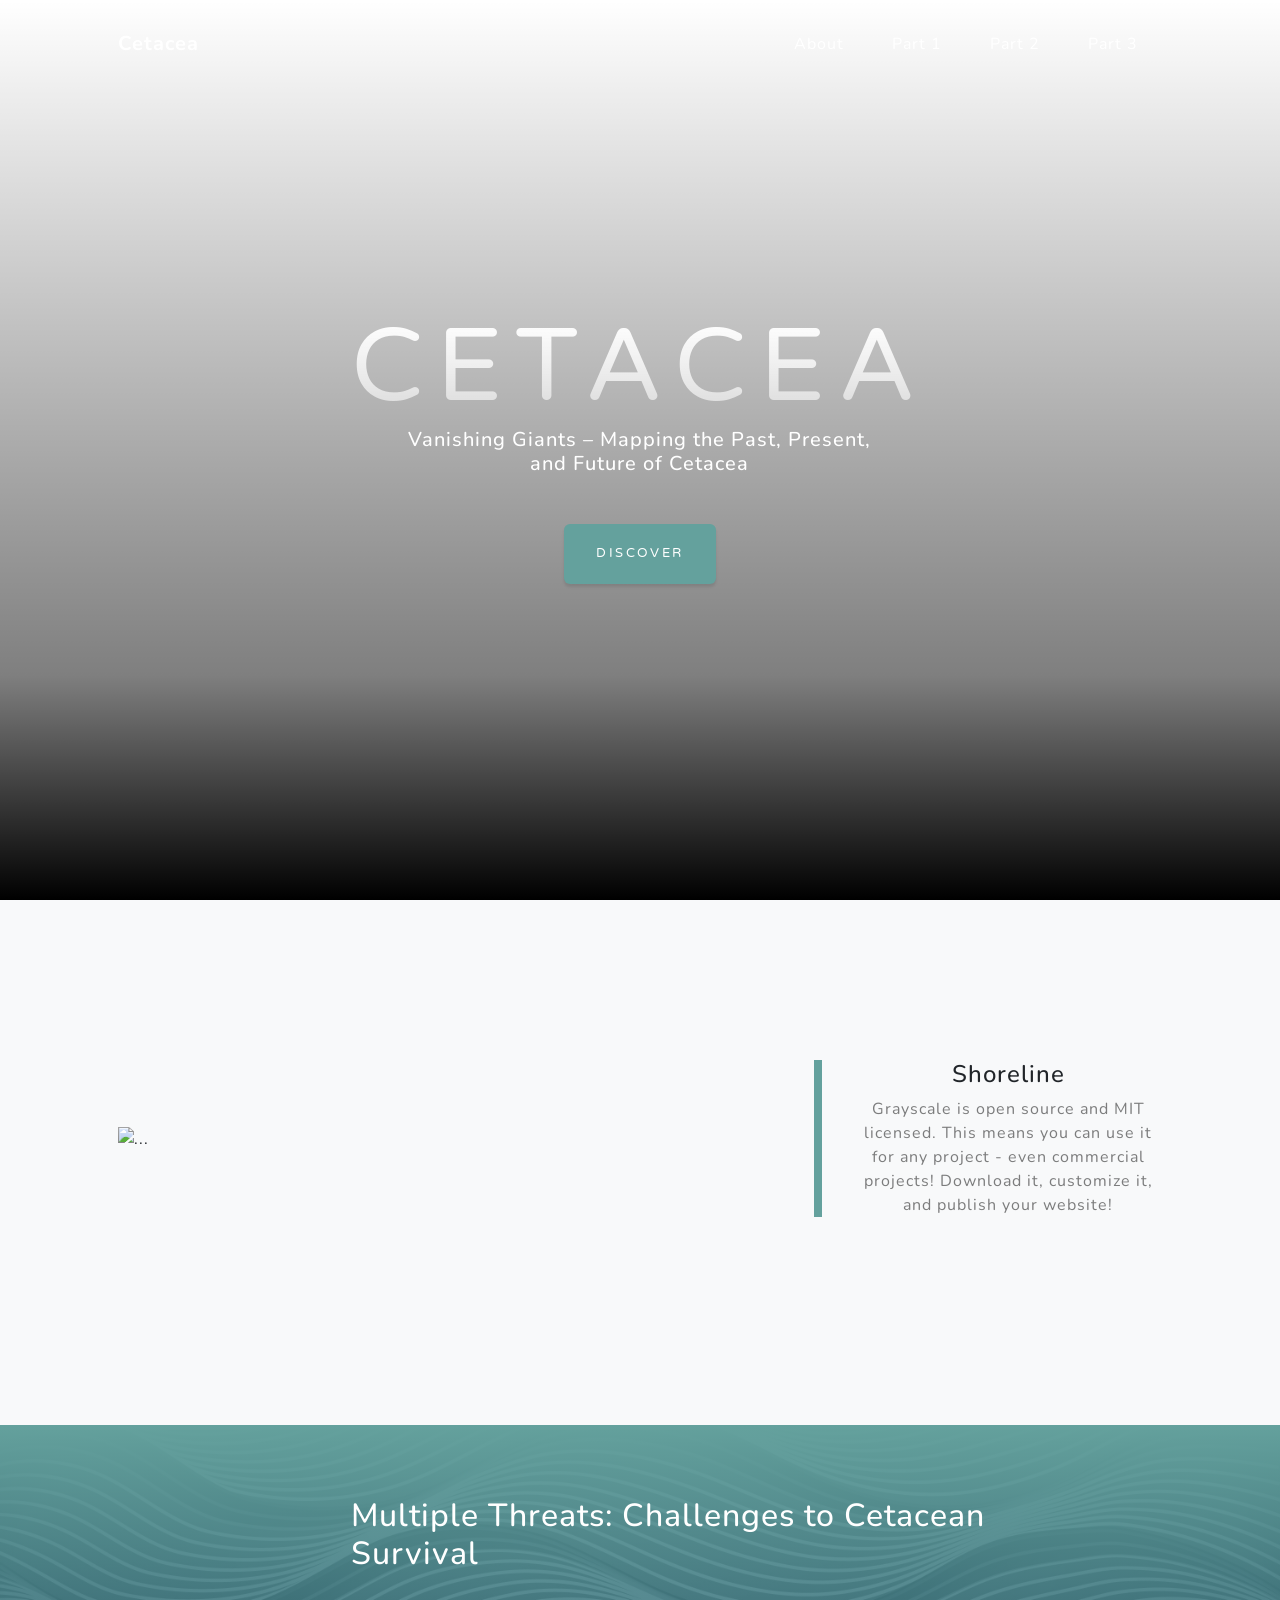
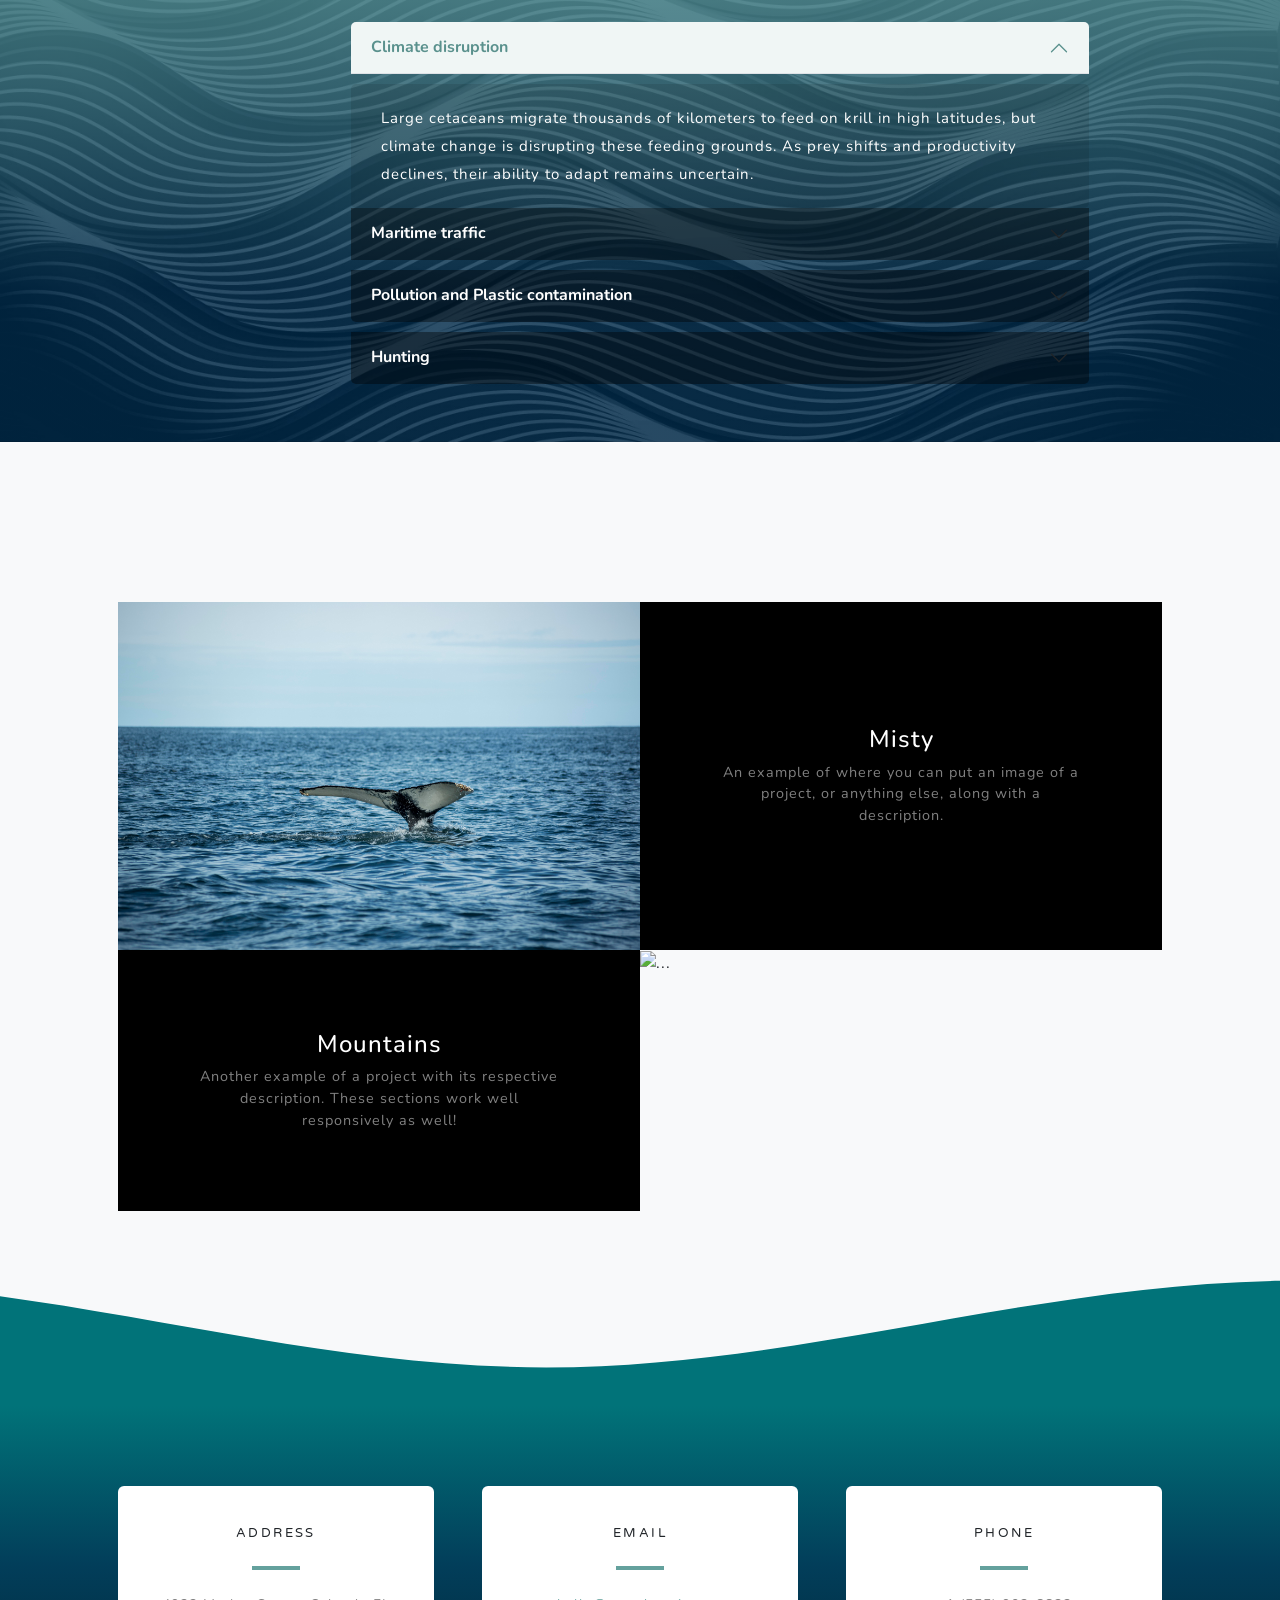
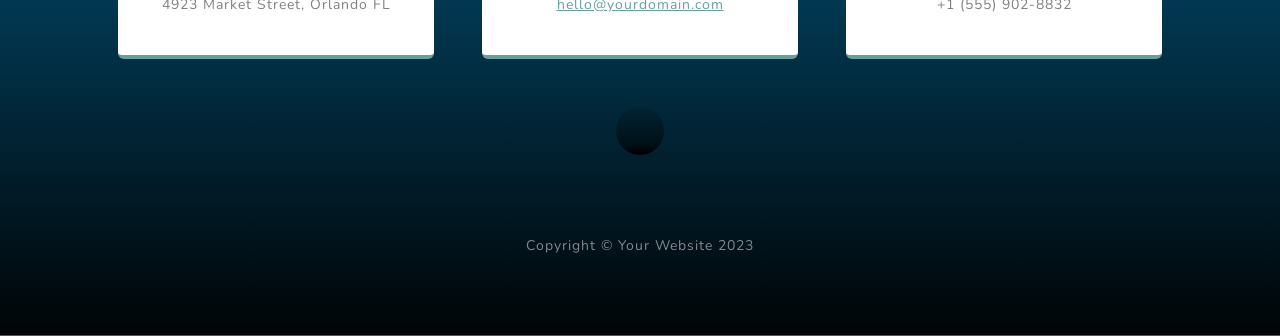
==== index.html @ d4b1ad1a "change index of folder to deploy" ====
<!DOCTYPE html>
<html lang="en">
    <head>
        <meta charset="utf-8" />
        <meta name="viewport" content="width=device-width, initial-scale=1, shrink-to-fit=no" />
        <meta name="description" content="" />
        <meta name="author" content="" />
        <title>Where were whales</title>
        <link rel="icon" type="image/x-icon" href="docs/assets/logo_whale.png" />
        <script type="text/javascript" src="https://code.jquery.com/jquery-1.12.0.min.js"></script>
        <!-- Font Awesome icons (free version)-->
        <script src="https://use.fontawesome.com/releases/v6.3.0/js/all.js" crossorigin="anonymous"></script>
        <!-- Google fonts-->
        <link href="https://fonts.googleapis.com/css?family=Varela+Round" rel="stylesheet" />
        <link href="https://fonts.googleapis.com/css?family=Nunito:200,200i,300,300i,400,400i,600,600i,700,700i,800,800i,900,900i" rel="stylesheet" />
        <!-- Core theme CSS (includes Bootstrap)-->
        <link href="https://cdn.jsdelivr.net/npm/bootstrap@5.0.2/dist/css/bootstrap.min.css" rel="stylesheet" integrity="sha384-EVSTQN3/azprG1Anm3QDgpJLIm9Nao0Yz1ztcQTwFspd3yD65VohhpuuCOmLASjC" crossorigin="anonymous">
        <!-- <script type="text/javascript" src="https://code.jquery.com/jquery-1.12.0.min.js"></script> -->
        <script src="https://maxcdn.bootstrapcdn.com/bootstrap/3.3.6/js/bootstrap.min.js" integrity="sha384-0mSbJDEHialfmuBBQP6A4Qrprq5OVfW37PRR3j5ELqxss1yVqOtnepnHVP9aJ7xS" crossorigin="anonymous"></script>
        <link href="docs/styles.css" rel="stylesheet" />
    </head>
    <body id="page-top">
        <!-- Navigation-->
        <nav class="navbar navbar-expand-lg navbar-light fixed-top" id="mainNav">
            <div class="container px-4 px-lg-5">
                <a class="navbar-brand" href="#page-top">Cetacea</a>
                <button class="navbar-toggler navbar-toggler-right" type="button" data-bs-toggle="collapse" data-bs-target="#navbarResponsive" aria-controls="navbarResponsive" aria-expanded="false" aria-label="Toggle navigation">
                    Menu
                    <i class="fas fa-bars"></i>
                </button>
                <div class="collapse navbar-collapse" id="navbarResponsive">
                    <ul class="navbar-nav ms-auto">
                        <li class="nav-item"><a class="nav-link" href="#about">About</a></li>
                        <li class="nav-item"><a class="nav-link" href="#projects">Part 1</a></li>
                        <li class="nav-item"><a class="nav-link" href="#projects">Part 2</a></li>
                        <li class="nav-item"><a class="nav-link" href="#signup">Part 3</a></li>
                    </ul>
                </div>
            </div>
        </nav>
        <!-- Masthead-->
        <header class="masthead">
            <div class="container px-4 px-lg-5 d-flex h-100 align-items-center justify-content-center">
                <div class="d-flex justify-content-center">
                    <div class="text-center">
                        <h1 class="mx-auto my-0 text-uppercase">Cetacea</h1>
                        <h2 class="text-white mx-auto mt-2 mb-5">Vanishing Giants – Mapping the Past, Present, and Future of Cetacea</h2>
                        <a class="btn btn-primary" href="#about">Discover</a>
                    </div>
                </div>
            </div>
        </header>
        <!-- About-->
        <!-- <section class="about-section text-center" id="about">
            <div class="container px-4 px-lg-5">
                <div class="row gx-4 gx-lg-5 justify-content-center">
                    <div class="col-lg-8">
                        <h2 class="text-white mb-4">Built with Bootstrap 5</h2>
                        <p class="text-white-50">
                            Grayscale is a free Bootstrap theme created by Start Bootstrap. It can be yours right now, simply download the template on
                            <a href="https://startbootstrap.com/theme/grayscale/">the preview page.</a>
                            The theme is open source, and you can use it for any purpose, personal or commercial.
                        </p>
                    </div>
                </div>
                <img class="img-fluid" src="docs/assets/img/tail.png" alt="..." />
            </div>
        </section> -->
        <!-- Projects-->
        <section class="projects-section bg-light" id="projects">
            <div class="container px-4 px-lg-5">
                <!-- Featured Project Row-->
                <div class="row gx-0 mb-4 mb-lg-5 align-items-center">
                    <div class="col-xl-8 col-lg-7"><img class="img-fluid mb-3 mb-lg-0" src="docs/assets/img/humpack.jpg" alt="..." /></div>
                    <div class="col-xl-4 col-lg-5">
                        <div class="featured-text text-center text-lg-left">
                            <h4>Shoreline</h4>
                            <p class="text-black-50 mb-0">Grayscale is open source and MIT licensed. This means you can use it for any project - even commercial projects! Download it, customize it, and publish your website!</p>
                        </div>
                    </div>
                </div>
            </div>
        </section>

        <section class="pattern bg-light">
            <div class="container my-5"></div>
                <div class="row justify-content-center">
                    <div class="col-md-8">
                        <h2 class="text-white mx-auto mt-2 mb-5">Multiple Threats: Challenges to Cetacean Survival</h2>
                        <div class="accordion" id="accordionPanelsStayOpenExample">
                            <div class="accordion-item">
                            <h2 class="accordion-header" id="panelsStayOpen-headingOne">
                                <button class="accordion-button" type="button" data-bs-toggle="collapse" data-bs-target="#panelsStayOpen-collapseOne" aria-expanded="true" aria-controls="panelsStayOpen-collapseOne">
                                Climate disruption
                                </button>
                            </h2>
                            <div id="panelsStayOpen-collapseOne" class="accordion-collapse collapse show" aria-labelledby="panelsStayOpen-headingOne">
                                <div class="accordion-body">
                                Large cetaceans migrate thousands of kilometers to feed on krill in high latitudes, but climate change is disrupting these feeding grounds. As prey shifts and productivity declines, their ability to adapt remains uncertain.
                                </div>
                            </div>
                            </div>
                            <div class="accordion-item">
                            <h2 class="accordion-header" id="panelsStayOpen-headingTwo">
                                <button class="accordion-button collapsed" type="button" data-bs-toggle="collapse" data-bs-target="#panelsStayOpen-collapseTwo" aria-expanded="false" aria-controls="panelsStayOpen-collapseTwo">
                                    Maritime traffic
                                </button>
                            </h2>
                            <div id="panelsStayOpen-collapseTwo" class="accordion-collapse collapse" aria-labelledby="panelsStayOpen-headingTwo">
                                <div class="accordion-body">
                                Intense maritime traffic increases the risk of ship collisions and adds constant underwater noise, disrupting cetaceans' vital sense of hearing.
                                </div>
                            </div>
                            </div>
                            <div class="accordion-item">
                            <h2 class="accordion-header" id="panelsStayOpen-headingThree">
                                <button class="accordion-button collapsed" type="button" data-bs-toggle="collapse" data-bs-target="#panelsStayOpen-collapseThree" aria-expanded="false" aria-controls="panelsStayOpen-collapseThree">
                                    Pollution and Plastic contamination
                                </button>
                            </h2>
                            <div id="panelsStayOpen-collapseThree" class="accordion-collapse collapse" aria-labelledby="panelsStayOpen-headingThree">
                                <div class="accordion-body">
                                Chemical pollution has spread across the biosphere, accumulating in the food chain and harming cetaceans' health and fertility. Plastic pollution adds mechanical and chemical threats, entangling marine life and releasing harmful compounds into the ocean.
                                </div>
                            </div>
                            <div class="accordion-item">
                                <h2 class="accordion-header" id="panelsStayOpen-headingFour">
                                    <button class="accordion-button collapsed" type="button" data-bs-toggle="collapse" data-bs-target="#panelsStayOpen-collapseFour" aria-expanded="false" aria-controls="panelsStayOpen-collapseFour">
                                        Hunting
                                    </button>
                                </h2>
                                <div id="panelsStayOpen-collapseFour" class="accordion-collapse collapse" aria-labelledby="panelsStayOpen-headingFour">
                                    <div class="accordion-body">
                                     Despite a moratorium and the ban on international whaling trade, nearly 1,000 whales are killed annually for commercial purposes. Three countries: Norway, Japan, and Iceland, continue to hunt whales for commercial reasons.
                                </div>
                             </div>
                        </div>
                    </div>
                </div>
            </div>
        </section>


        <section class="projects-section bg-light" id="projects">
            <div class="container px-4 px-lg-5">
                <!-- Project One Row-->
                <div class="row gx-0 mb-5 mb-lg-0 justify-content-center">
                    <div class="col-lg-6"><img class="img-fluid" src="docs/assets/img/waterscape.jpg" alt="..." /></div>
                    <div class="col-lg-6">
                        <div class="bg-black text-center h-100 project">
                            <div class="d-flex h-100">
                                <div class="project-text w-100 my-auto text-center text-lg-left">
                                    <h4 class="text-white">Misty</h4>
                                    <p class="mb-0 text-white-50">An example of where you can put an image of a project, or anything else, along with a description.</p>
                                </div>
                            </div>
                        </div>
                    </div>
                </div>
                <!-- Project Two Row-->
                <div class="row gx-0 justify-content-center">
                    <div class="col-lg-6"><img class="img-fluid" src="docs/assets/img/dolphin.jpg" alt="..." /></div>
                    <div class="col-lg-6 order-lg-first">
                        <div class="bg-black text-center h-100 project">
                            <div class="d-flex h-100">
                                <div class="project-text w-100 my-auto text-center text-lg-right">
                                    <h4 class="text-white">Mountains</h4>
                                    <p class="mb-0 text-white-50">Another example of a project with its respective description. These sections work well responsively as well!</p>
                                </div>
                            </div>
                        </div>
                    </div>
                </div>
            </div>
        </section>
        <!-- Contact-->


        <section>
            <div>
                <svg class="waves" xmlns="http://www.w3.org/2000/svg" xmlns:xlink="http://www.w3.org/1999/xlink"
                viewBox="0 24 150 28" preserveAspectRatio="none" shape-rendering="auto">
                <defs>
                <path id="gentle-wave" d="M-160 44c30 0 58-18 88-18s 58 18 88 18 58-18 88-18 58 18 88 18 v44h-352z" />
                </defs>
                <g class="parallax">
                <use xlink:href="#gentle-wave" x="48" y="0" fill="#017379" />
                </g>
                </svg>
            </div>
        </section>

        <section class="contact-section">
            <div class="container px-4 px-lg-5">
                <div class="row gx-4 gx-lg-5">
                    <div class="col-md-4 mb-3 mb-md-0">
                        <div class="card py-4 h-100">
                            <div class="card-body text-center">
                                <i class="fas fa-map-marked-alt text-primary mb-2"></i>
                                <h4 class="text-uppercase m-0">Address</h4>
                                <hr class="my-4 mx-auto" />
                                <div class="small text-black-50">4923 Market Street, Orlando FL</div>
                            </div>
                        </div>
                    </div>
                    <div class="col-md-4 mb-3 mb-md-0">
                        <div class="card py-4 h-100">
                            <div class="card-body text-center">
                                <i class="fas fa-envelope text-primary mb-2"></i>
                                <h4 class="text-uppercase m-0">Email</h4>
                                <hr class="my-4 mx-auto" />
                                <div class="small text-black-50"><a href="#!">hello@yourdomain.com</a></div>
                            </div>
                        </div>
                    </div>
                    <div class="col-md-4 mb-3 mb-md-0">
                        <div class="card py-4 h-100">
                            <div class="card-body text-center">
                                <i class="fas fa-mobile-alt text-primary mb-2"></i>
                                <h4 class="text-uppercase m-0">Phone</h4>
                                <hr class="my-4 mx-auto" />
                                <div class="small text-black-50">+1 (555) 902-8832</div>
                            </div>
                        </div>
                    </div>
                </div>
                <div class="social d-flex justify-content-center">
                    <a class="mx-2" href="https://github.com/com-480-data-visualization/WhereWereWhales"><i class="fab fa-github"></i></a>
                </div>
            </div>
        <footer class="footer small text-center text-white-50"><div class="container px-4 px-lg-5">Copyright &copy; Your Website 2023</div></footer>
        <!-- Bootstrap core JS-->
        <script src="https://cdn.jsdelivr.net/npm/bootstrap@5.2.3/dist/js/bootstrap.bundle.min.js"></script>
        <!-- Core theme JS-->
        <script src="docs/scripts.js"></script>
        <!-- * * * * * * * * * * * * * * * * * * * * * * * * * * * * * * * * * * * * * * * *-->
        <!-- * *                               SB Forms JS                               * *-->
        <!-- * * Activate your form at https://startbootstrap.com/solution/contact-forms * *-->
        <!-- * * * * * * * * * * * * * * * * * * * * * * * * * * * * * * * * * * * * * * * *-->
        <script src="https://cdn.startbootstrap.com/sb-forms-latest.js"></script>
    </body>
</html>
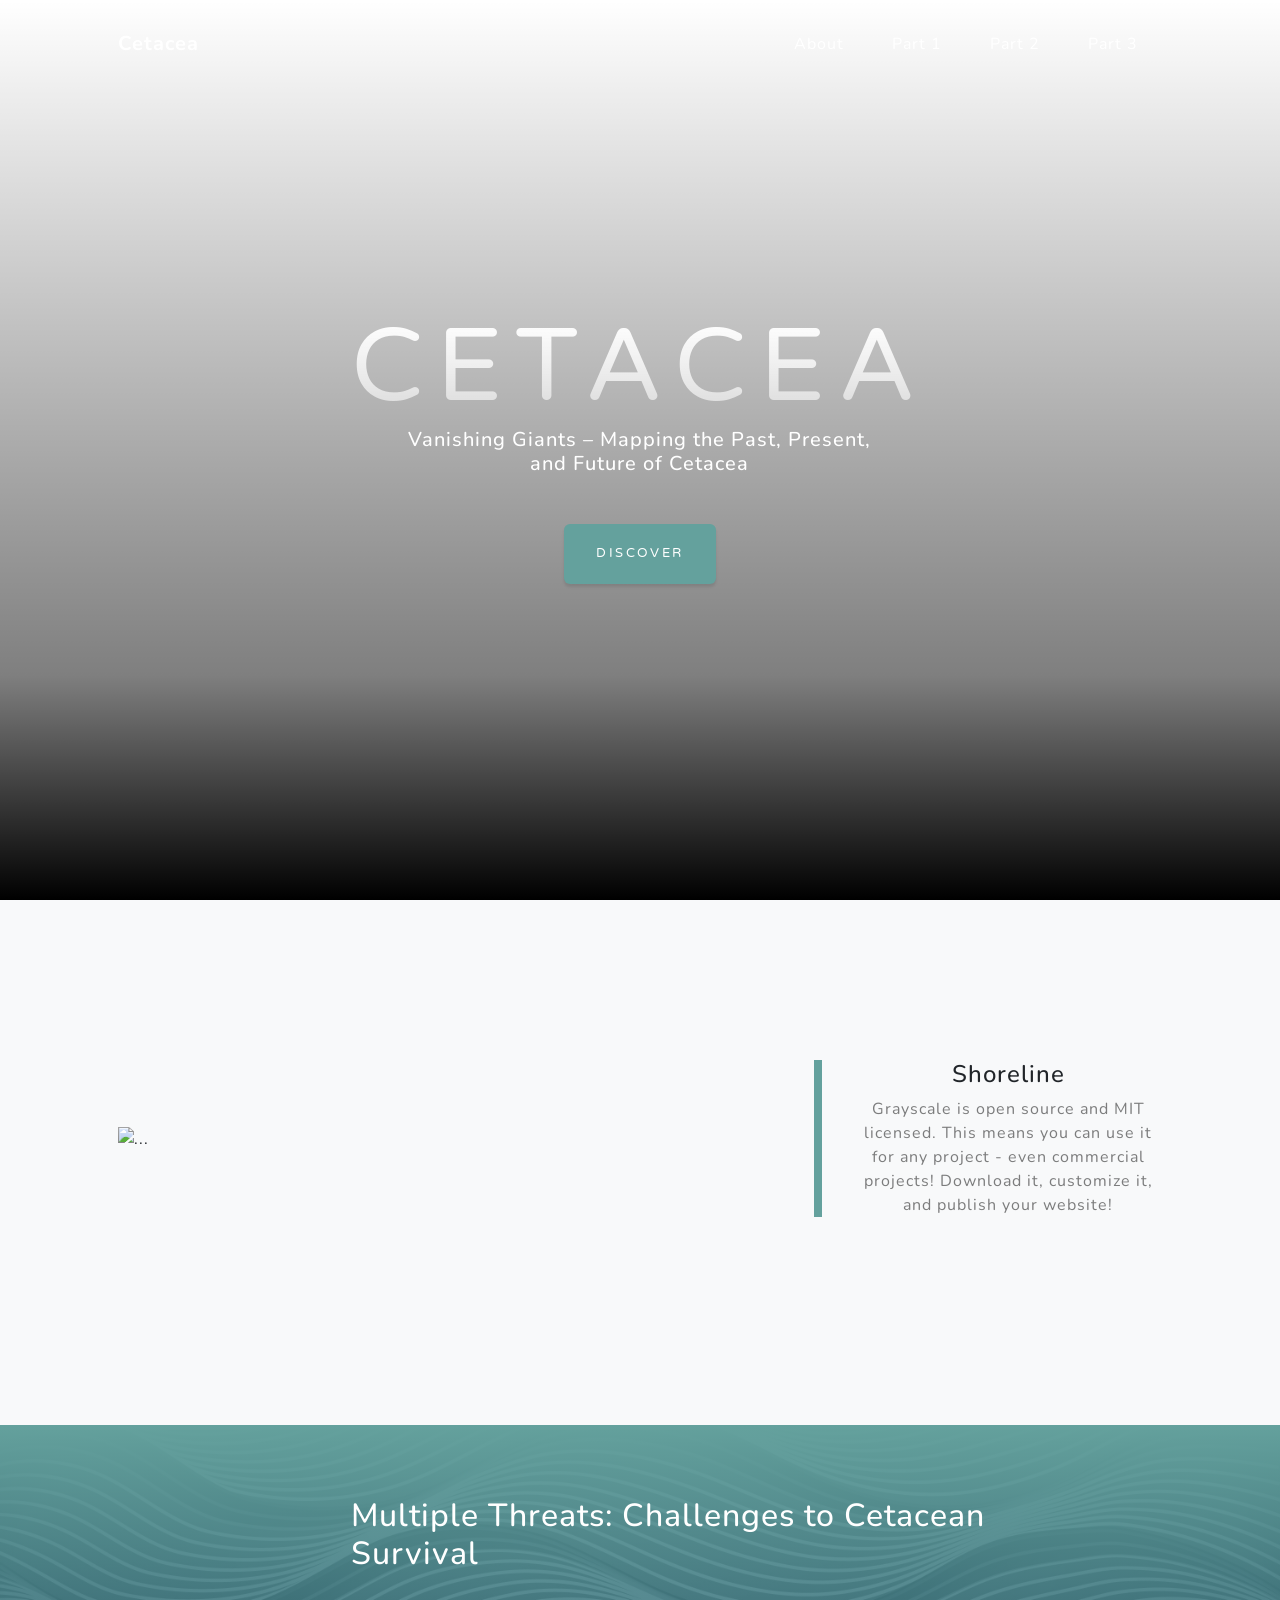
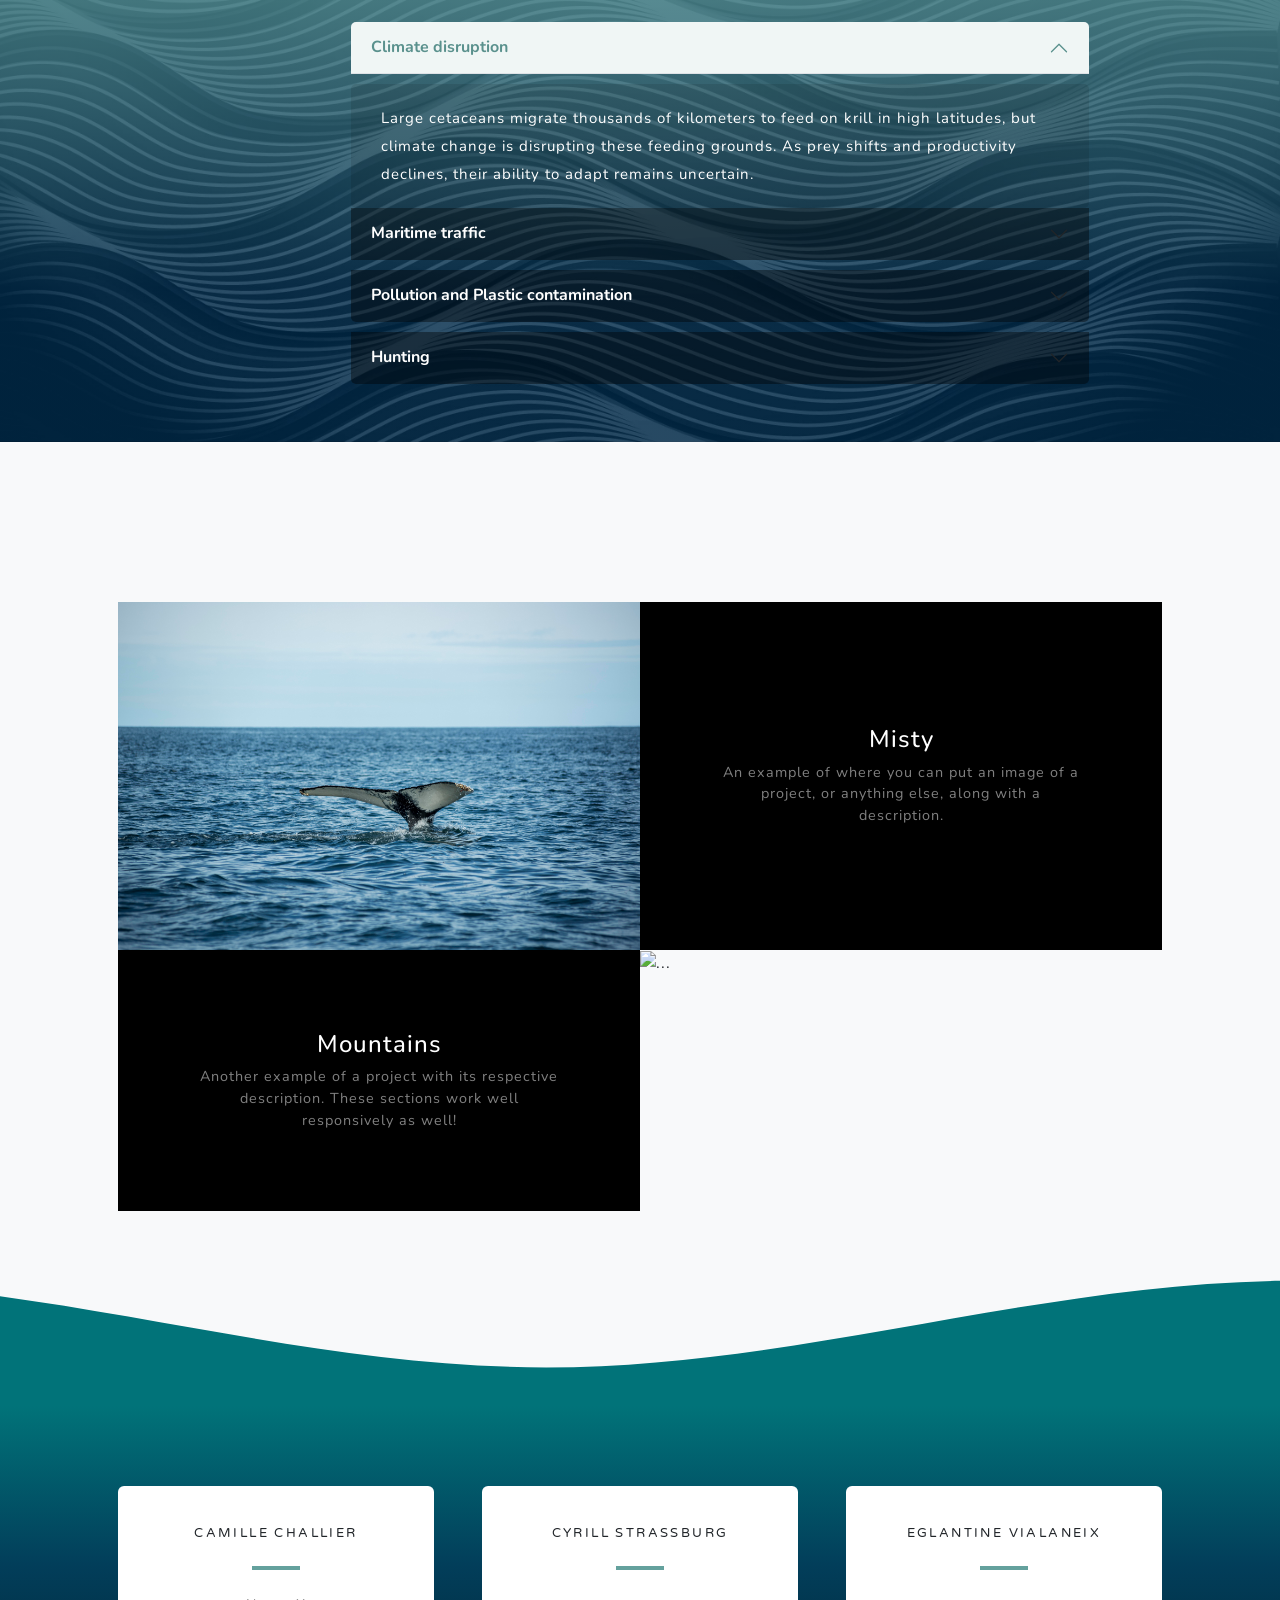
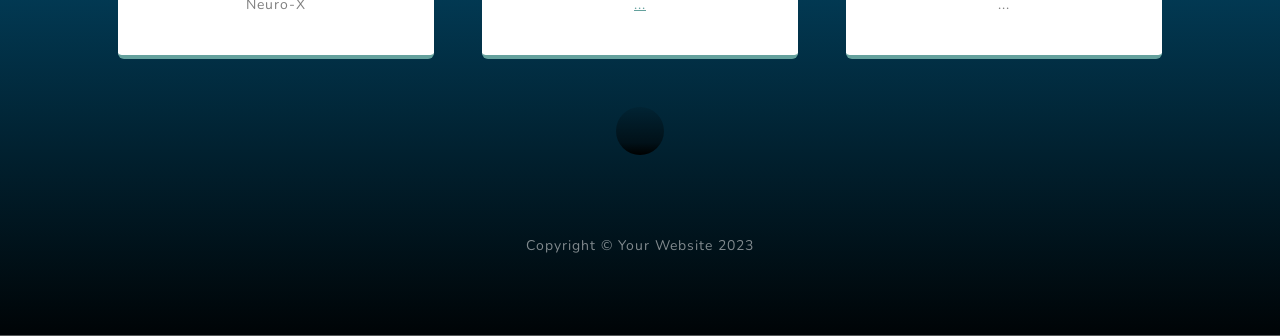
==== commit e77f5851: "add names" ====
--- a/index.html
+++ b/index.html
@@ -196,30 +196,30 @@
                     <div class="col-md-4 mb-3 mb-md-0">
                         <div class="card py-4 h-100">
                             <div class="card-body text-center">
-                                <i class="fas fa-map-marked-alt text-primary mb-2"></i>
-                                <h4 class="text-uppercase m-0">Address</h4>
+                                <i class="fa-solid fa-fish-fins"></i>
+                                <h4 class="text-uppercase m-0">Camille Challier</h4>
                                 <hr class="my-4 mx-auto" />
-                                <div class="small text-black-50">4923 Market Street, Orlando FL</div>
+                                <div class="small text-black-50">Neuro-X</div>
                             </div>
                         </div>
                     </div>
                     <div class="col-md-4 mb-3 mb-md-0">
                         <div class="card py-4 h-100">
                             <div class="card-body text-center">
-                                <i class="fas fa-envelope text-primary mb-2"></i>
-                                <h4 class="text-uppercase m-0">Email</h4>
+                                <i class="fa-solid fa-fish-fins"></i>
+                                <h4 class="text-uppercase m-0">Cyrill Strassburg</h4>
                                 <hr class="my-4 mx-auto" />
-                                <div class="small text-black-50"><a href="#!">hello@yourdomain.com</a></div>
+                                <div class="small text-black-50"><a href="#!">...</a></div>
                             </div>
                         </div>
                     </div>
                     <div class="col-md-4 mb-3 mb-md-0">
                         <div class="card py-4 h-100">
                             <div class="card-body text-center">
-                                <i class="fas fa-mobile-alt text-primary mb-2"></i>
-                                <h4 class="text-uppercase m-0">Phone</h4>
+                                <i class="fa-solid fa-fish-fins"></i>
+                                <h4 class="text-uppercase m-0">Eglantine Vialaneix</h4>
                                 <hr class="my-4 mx-auto" />
-                                <div class="small text-black-50">+1 (555) 902-8832</div>
+                                <div class="small text-black-50">...</div>
                             </div>
                         </div>
                     </div>
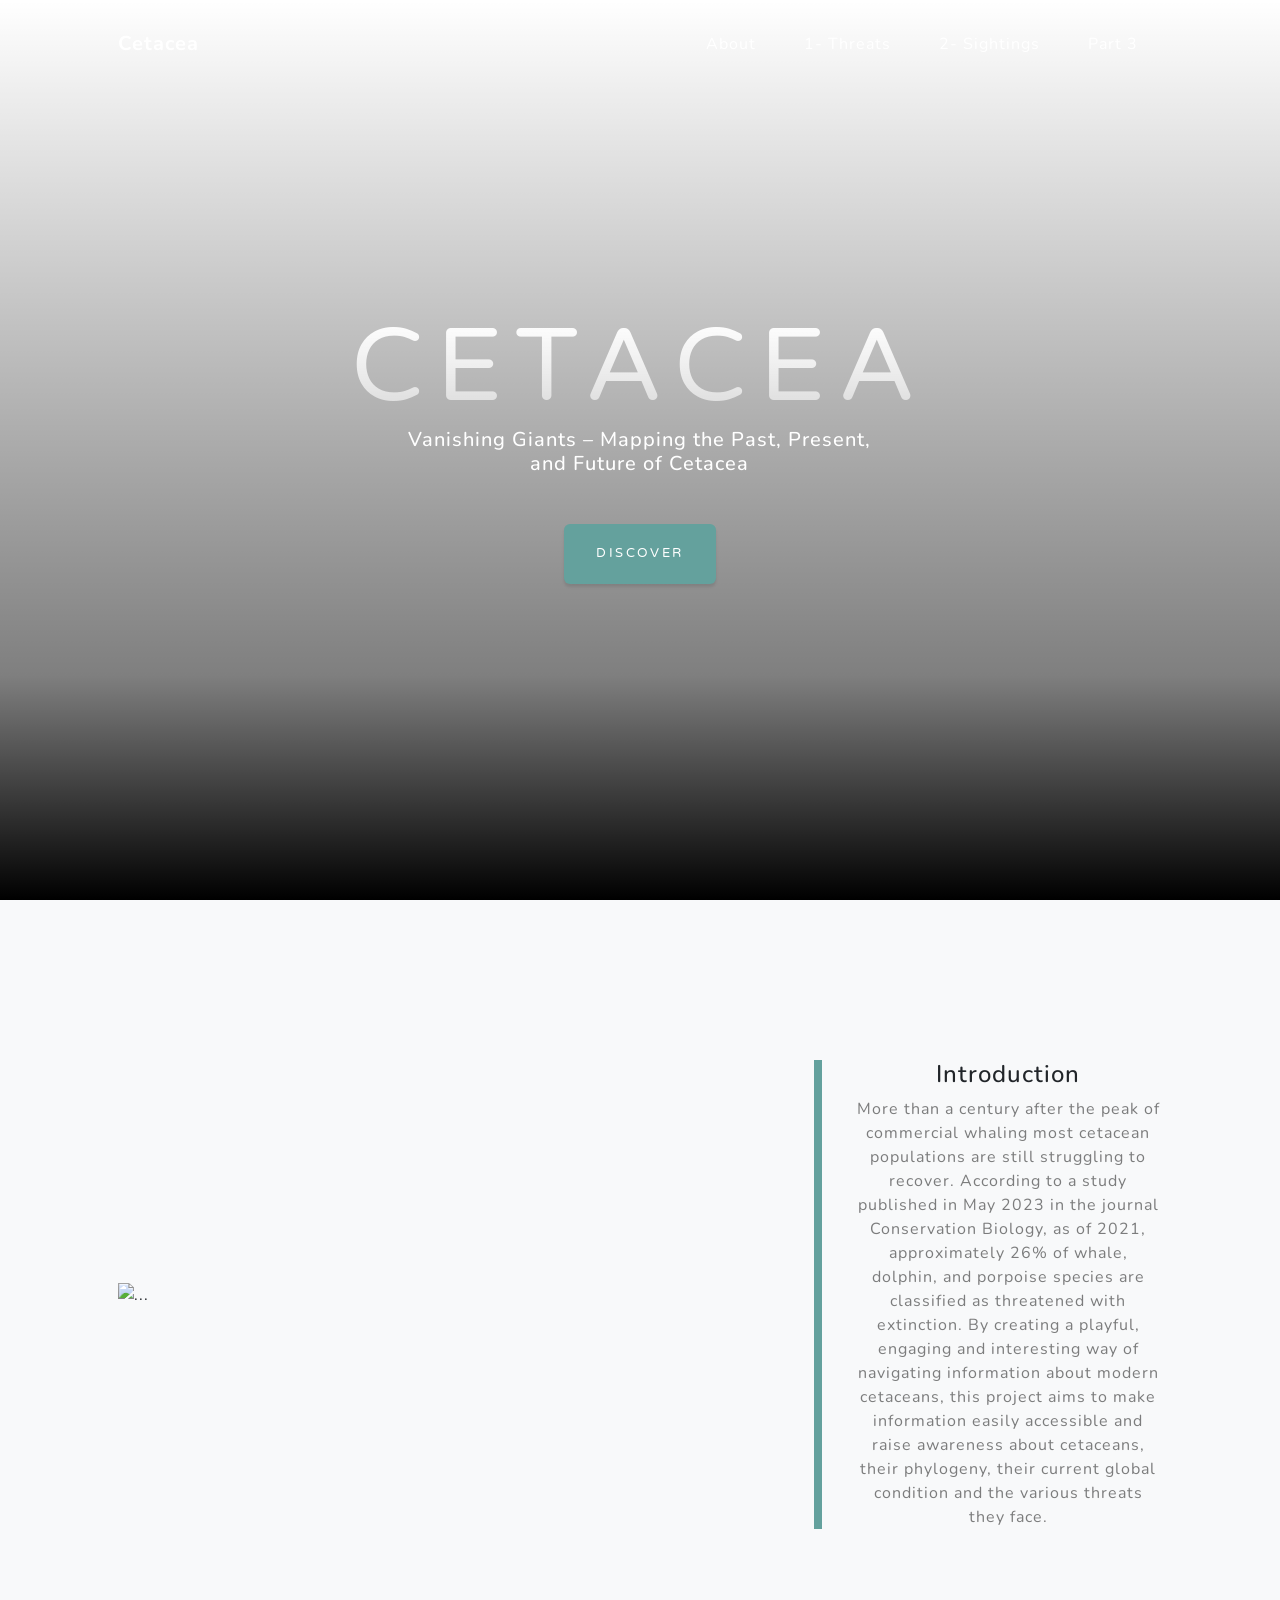
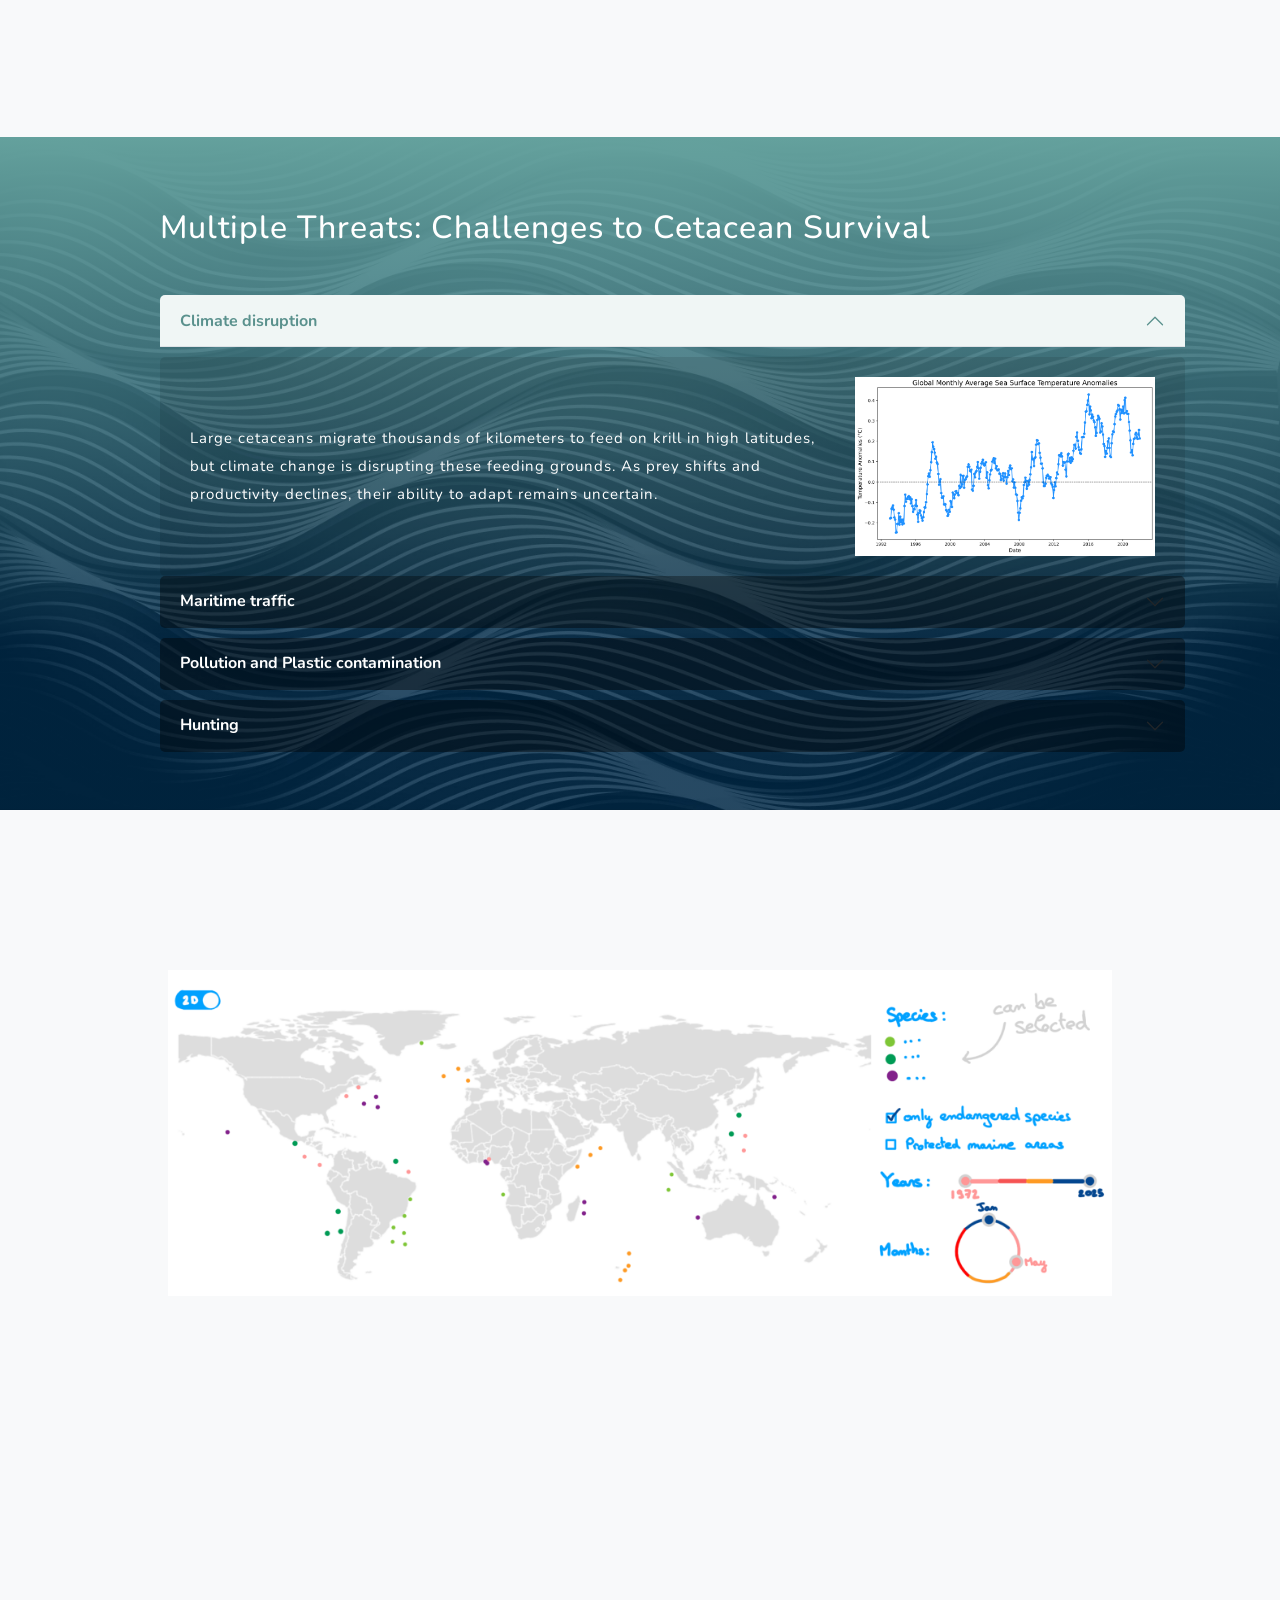
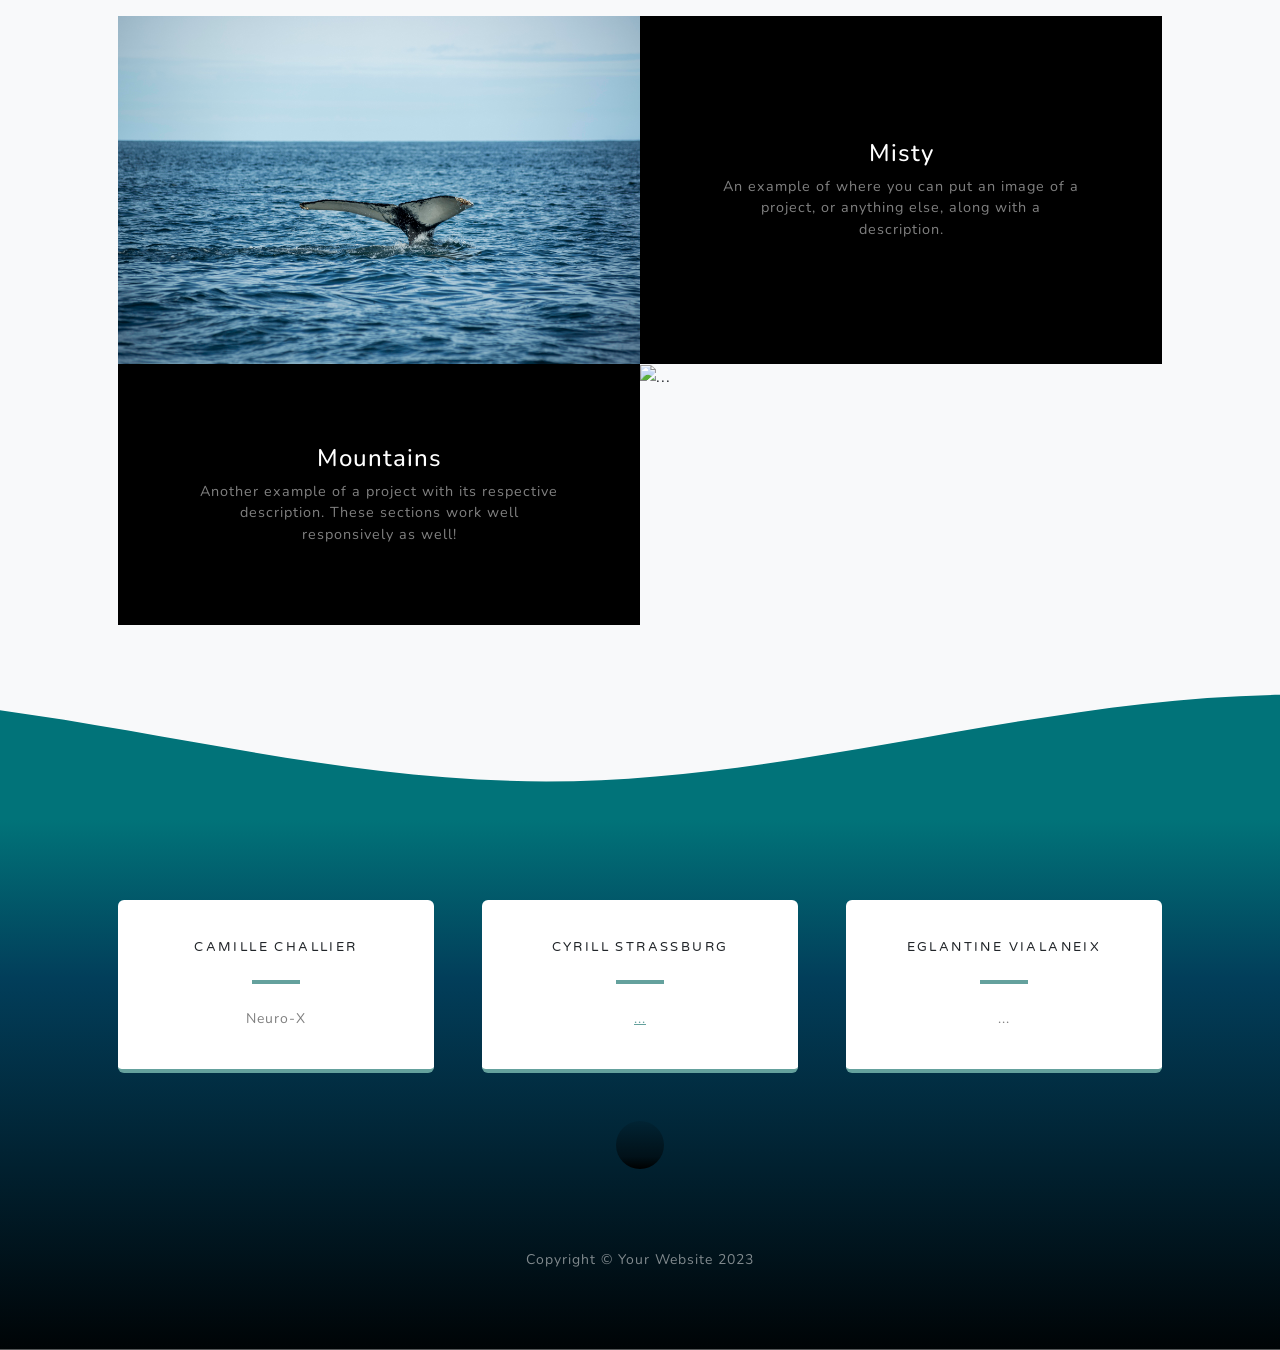
==== commit 9543a453: "add schema of plots in website" ====
--- a/index.html
+++ b/index.html
@@ -30,10 +30,10 @@
                 </button>
                 <div class="collapse navbar-collapse" id="navbarResponsive">
                     <ul class="navbar-nav ms-auto">
-                        <li class="nav-item"><a class="nav-link" href="#about">About</a></li>
-                        <li class="nav-item"><a class="nav-link" href="#projects">Part 1</a></li>
-                        <li class="nav-item"><a class="nav-link" href="#projects">Part 2</a></li>
-                        <li class="nav-item"><a class="nav-link" href="#signup">Part 3</a></li>
+                        <li class="nav-item"><a class="nav-link" href="#intro">About</a></li>
+                        <li class="nav-item"><a class="nav-link" href="#dangers">1- Threats</a></li>
+                        <li class="nav-item"><a class="nav-link" href="#sightings">2- Sightings</a></li>
+                        <li class="nav-item"><a class="nav-link" href="#p3">Part 3</a></li>
                     </ul>
                 </div>
             </div>
@@ -45,7 +45,7 @@
                     <div class="text-center">
                         <h1 class="mx-auto my-0 text-uppercase">Cetacea</h1>
                         <h2 class="text-white mx-auto mt-2 mb-5">Vanishing Giants – Mapping the Past, Present, and Future of Cetacea</h2>
-                        <a class="btn btn-primary" href="#about">Discover</a>
+                        <a class="btn btn-primary">Discover</a>
                     </div>
                 </div>
             </div>
@@ -67,25 +67,25 @@
             </div>
         </section> -->
         <!-- Projects-->
-        <section class="projects-section bg-light" id="projects">
+        <section class="projects-section bg-light" id="intro">
             <div class="container px-4 px-lg-5">
                 <!-- Featured Project Row-->
                 <div class="row gx-0 mb-4 mb-lg-5 align-items-center">
                     <div class="col-xl-8 col-lg-7"><img class="img-fluid mb-3 mb-lg-0" src="docs/assets/img/humpack.jpg" alt="..." /></div>
                     <div class="col-xl-4 col-lg-5">
                         <div class="featured-text text-center text-lg-left">
-                            <h4>Shoreline</h4>
-                            <p class="text-black-50 mb-0">Grayscale is open source and MIT licensed. This means you can use it for any project - even commercial projects! Download it, customize it, and publish your website!</p>
-                        </div>
-                    </div>
-                </div>
-            </div>
-        </section>
-
-        <section class="pattern bg-light">
+                            <h4>Introduction</h4>
+                            <p class="text-black-50 mb-0">More than a century after the peak of commercial whaling most cetacean populations are still struggling to recover. According to a study published in May 2023 in the journal Conservation Biology, as of 2021, approximately 26% of whale, dolphin, and porpoise species are classified as threatened with extinction. By creating a playful, engaging and interesting way of navigating information about modern cetaceans, this project aims to make information easily accessible and raise awareness about cetaceans, their phylogeny, their current global condition and the various threats they face.</p>
+                        </div>
+                    </div>
+                </div>
+            </div>
+        </section>
+
+        <section class="pattern bg-light" id="dangers">
             <div class="container my-5"></div>
-                <div class="row justify-content-center">
-                    <div class="col-md-8">
+                <div class="row">
+                    <div class="col-md-11">
                         <h2 class="text-white mx-auto mt-2 mb-5">Multiple Threats: Challenges to Cetacean Survival</h2>
                         <div class="accordion" id="accordionPanelsStayOpenExample">
                             <div class="accordion-item">
@@ -95,10 +95,14 @@
                                 </button>
                             </h2>
                             <div id="panelsStayOpen-collapseOne" class="accordion-collapse collapse show" aria-labelledby="panelsStayOpen-headingOne">
-                                <div class="accordion-body">
-                                Large cetaceans migrate thousands of kilometers to feed on krill in high latitudes, but climate change is disrupting these feeding grounds. As prey shifts and productivity declines, their ability to adapt remains uncertain.
-                                </div>
-                            </div>
+                                <div class="accordion-body d-flex align-items-center">
+                                    <div class="text-content" style="flex: 1; margin-right: 20px;">
+                                        Large cetaceans migrate thousands of kilometers to feed on krill in high latitudes, but climate change is disrupting these feeding grounds. As prey shifts and productivity declines, their ability to adapt remains uncertain.
+                                    </div>
+                                    <div class="image-content">
+                                        <img src="figures_EDA/temperature_anomalies.png" alt="Cetacean migration" class="img-fluid" style="max-width: 300px; height: auto;">
+                                    </div>
+                                </div>
                             </div>
                             <div class="accordion-item">
                             <h2 class="accordion-header" id="panelsStayOpen-headingTwo">
@@ -107,9 +111,14 @@
                                 </button>
                             </h2>
                             <div id="panelsStayOpen-collapseTwo" class="accordion-collapse collapse" aria-labelledby="panelsStayOpen-headingTwo">
-                                <div class="accordion-body">
-                                Intense maritime traffic increases the risk of ship collisions and adds constant underwater noise, disrupting cetaceans' vital sense of hearing.
-                                </div>
+                                <div class="accordion-body d-flex align-items-center">                               
+                                    <div class="text-content" style="flex: 1; margin-right: 20px;">
+                                        Intense maritime traffic increases the risk of ship collisions and adds constant underwater noise, disrupting cetaceans' vital sense of hearing.
+                                    </div>
+                                    <div class="image-content">
+                                        <img src="figures_EDA/traffic_strikes.png" alt="Cetacean migration" class="img-fluid" style="max-width: 300px; height: auto;">
+                                </div>
+                            </div>
                             </div>
                             </div>
                             <div class="accordion-item">
@@ -130,9 +139,14 @@
                                     </button>
                                 </h2>
                                 <div id="panelsStayOpen-collapseFour" class="accordion-collapse collapse" aria-labelledby="panelsStayOpen-headingFour">
-                                    <div class="accordion-body">
+                                    <div class="accordion-body d-flex align-items-center">                               
+                                        <div class="text-content" style="flex: 1; margin-right: 20px;">
                                      Despite a moratorium and the ban on international whaling trade, nearly 1,000 whales are killed annually for commercial purposes. Three countries: Norway, Japan, and Iceland, continue to hunt whales for commercial reasons.
-                                </div>
+                                    </div>
+                                    <div class="image-content">
+                                        <img src="figures_EDA/whale_catches.png" alt="Cetacean migration" class="img-fluid" style="max-width: 400px; height: auto;">
+                                </div>
+                                    </div>
                              </div>
                         </div>
                     </div>
@@ -140,8 +154,15 @@
             </div>
         </section>
 
-
-        <section class="projects-section bg-light" id="projects">
+        <section class="projects-section bg-light" id="sightings">
+            <div class="container px-2 px-lg-1 d-flex justify-content-center">
+                <div class="col-xl-10 col-lg-10"><img class="img-fluid mb-3 mb-lg-0" src="figures_EDA/map_schema.png" alt="..." />
+                </div>
+            </div>
+        </section>
+
+
+        <section class="projects-section bg-light">
             <div class="container px-4 px-lg-5">
                 <!-- Project One Row-->
                 <div class="row gx-0 mb-5 mb-lg-0 justify-content-center">
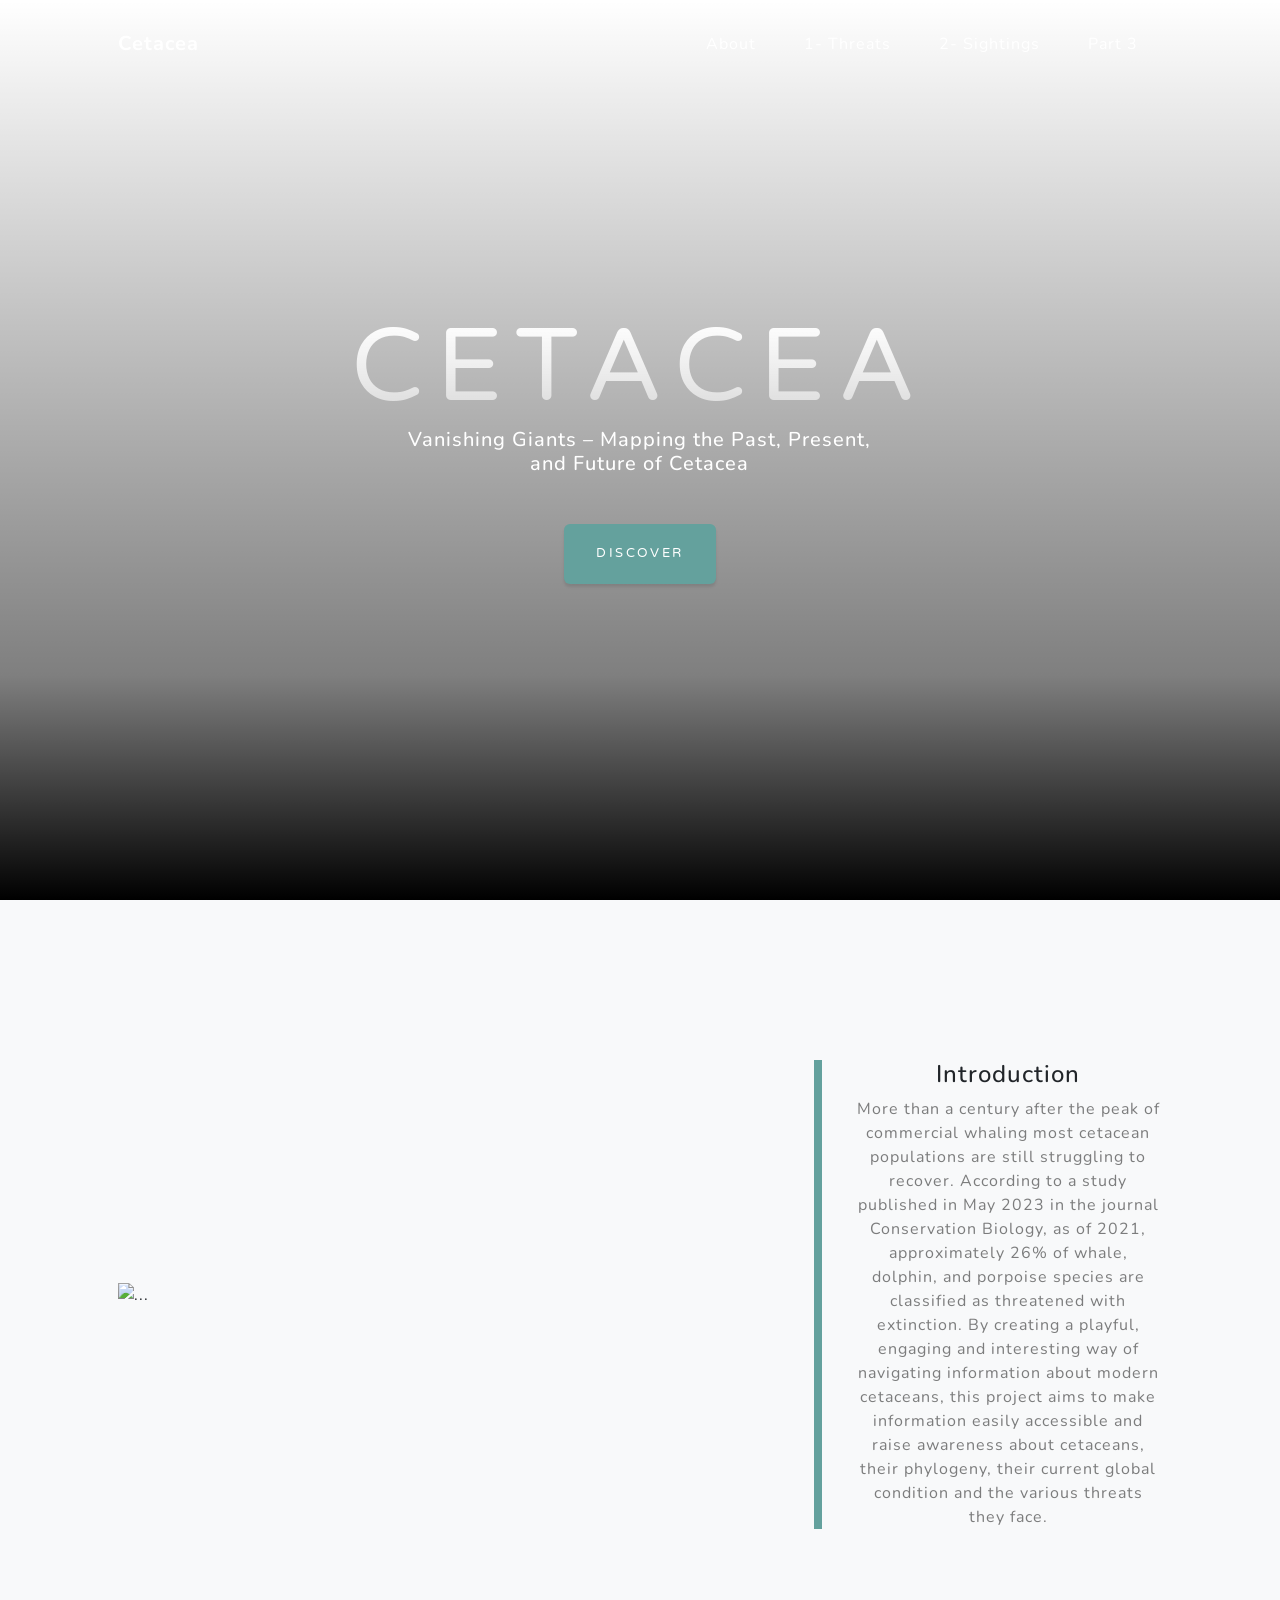
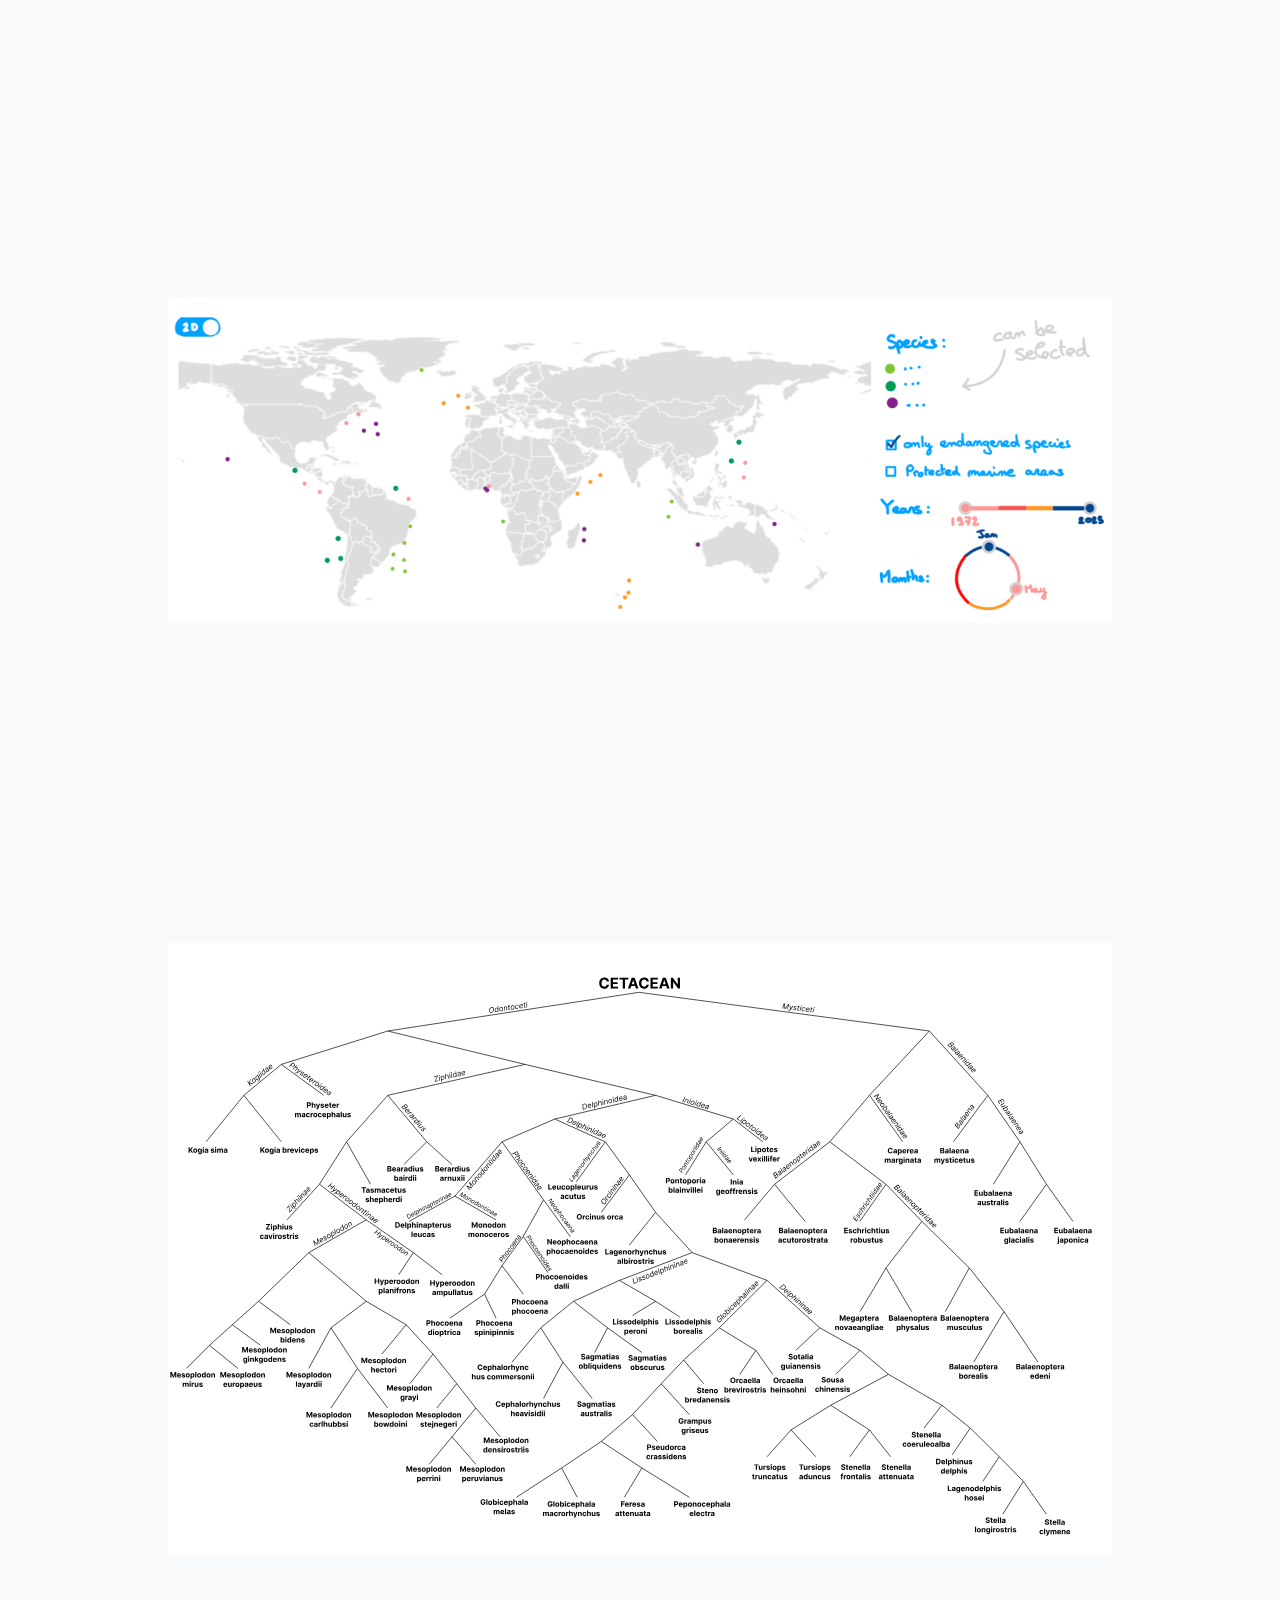
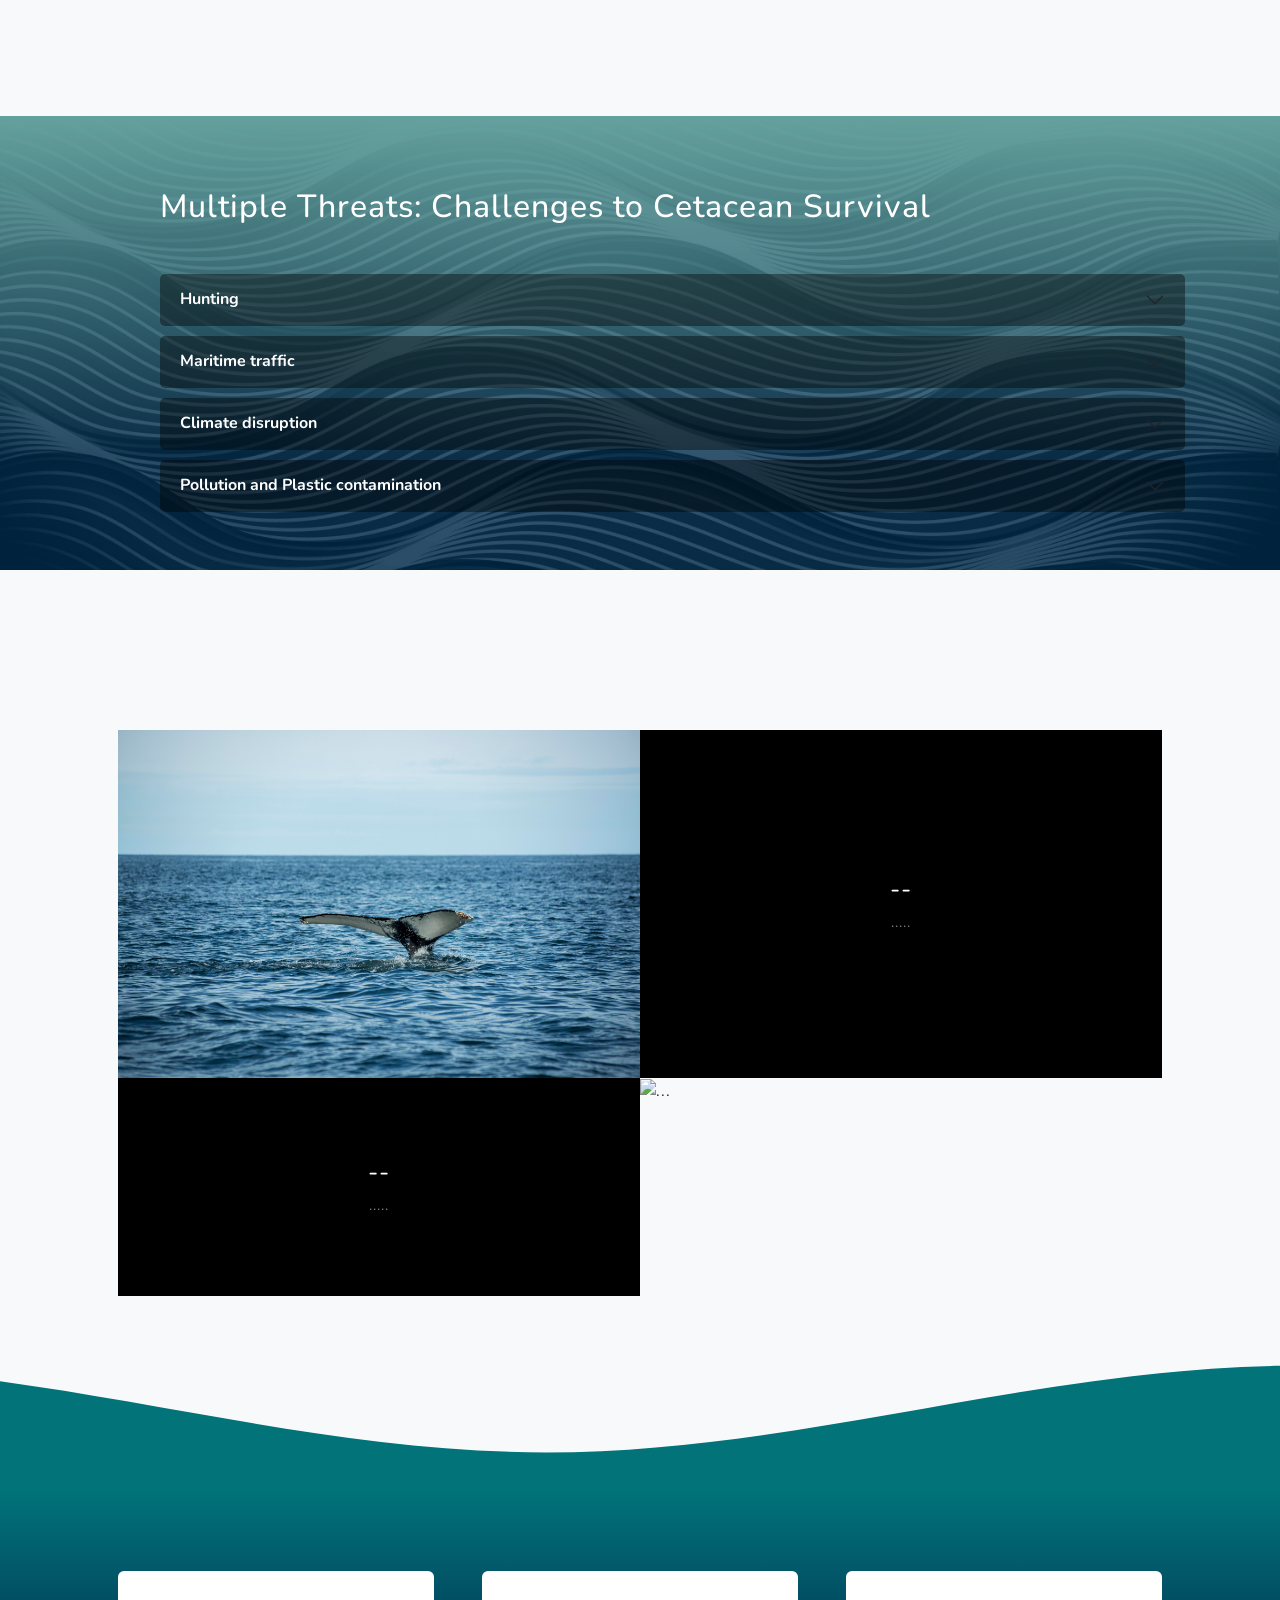
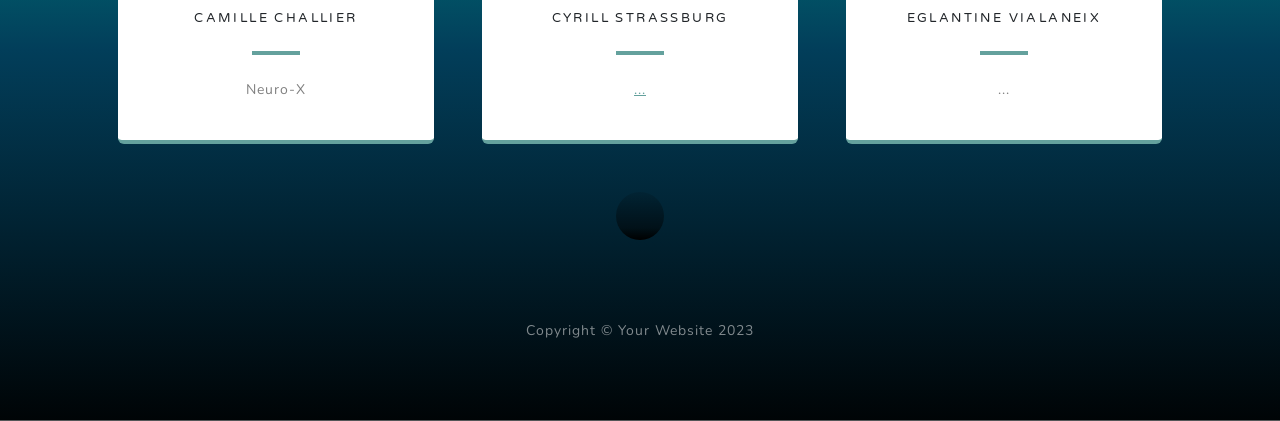
==== commit c5749fb0: "add tree of life" ====
--- a/index.html
+++ b/index.html
@@ -82,6 +82,20 @@
             </div>
         </section>
 
+        <section class="projects-section bg-light" id="sightings">
+            <div class="container px-2 px-lg-1 d-flex justify-content-center">
+                <div class="col-xl-10 col-lg-10"><img class="img-fluid mb-3 mb-lg-0" src="figures_EDA/map_schema.png" alt="..." />
+                </div>
+            </div>
+        </section>
+
+        <section class="projects-section bg-light" id="sightings">
+            <div class="container px-2 px-lg-1 d-flex justify-content-center">
+                <div class="col-xl-10 col-lg-10"><img class="img-fluid mb-3 mb-lg-0" src="tree_of_life/schema_tree_of_life.svg" alt="..." />
+                </div>
+            </div>
+        </section>
+
         <section class="pattern bg-light" id="dangers">
             <div class="container my-5"></div>
                 <div class="row">
@@ -89,21 +103,21 @@
                         <h2 class="text-white mx-auto mt-2 mb-5">Multiple Threats: Challenges to Cetacean Survival</h2>
                         <div class="accordion" id="accordionPanelsStayOpenExample">
                             <div class="accordion-item">
-                            <h2 class="accordion-header" id="panelsStayOpen-headingOne">
-                                <button class="accordion-button" type="button" data-bs-toggle="collapse" data-bs-target="#panelsStayOpen-collapseOne" aria-expanded="true" aria-controls="panelsStayOpen-collapseOne">
-                                Climate disruption
-                                </button>
-                            </h2>
-                            <div id="panelsStayOpen-collapseOne" class="accordion-collapse collapse show" aria-labelledby="panelsStayOpen-headingOne">
-                                <div class="accordion-body d-flex align-items-center">
-                                    <div class="text-content" style="flex: 1; margin-right: 20px;">
-                                        Large cetaceans migrate thousands of kilometers to feed on krill in high latitudes, but climate change is disrupting these feeding grounds. As prey shifts and productivity declines, their ability to adapt remains uncertain.
-                                    </div>
-                                    <div class="image-content">
-                                        <img src="figures_EDA/temperature_anomalies.png" alt="Cetacean migration" class="img-fluid" style="max-width: 300px; height: auto;">
-                                    </div>
-                                </div>
-                            </div>
+                                <h2 class="accordion-header" id="panelsStayOpen-headingOne">
+                                    <button class="accordion-button collapsed" type="button" data-bs-toggle="collapse" data-bs-target="#panelsStayOpen-collapseOne" aria-expanded="false" aria-controls="panelsStayOpen-collapseOne">
+                                        Hunting
+                                    </button>
+                                </h2>
+                                <div id="panelsStayOpen-collapseOne" class="accordion-collapse collapse" aria-labelledby="panelsStayOpen-headingOne">
+                                    <div class="accordion-body">                               
+                                        <div class="text-content" style="flex: 1; margin-right: 20px;">
+                                     Despite a moratorium and the ban on international whaling trade, nearly 1,000 whales are killed annually for commercial purposes. Three countries: Norway, Japan, and Iceland, continue to hunt whales for commercial reasons.
+                                    </div>
+                                    <div class="image-content" style="text-align: center;">
+                                        <img src="figures_EDA/hunting_schema.png" alt="Cetacean migration" class="img-fluid" style="max-width: 400px; height: auto;">
+                                </div>
+                                    </div>
+                             </div>
                             <div class="accordion-item">
                             <h2 class="accordion-header" id="panelsStayOpen-headingTwo">
                                 <button class="accordion-button collapsed" type="button" data-bs-toggle="collapse" data-bs-target="#panelsStayOpen-collapseTwo" aria-expanded="false" aria-controls="panelsStayOpen-collapseTwo">
@@ -122,45 +136,37 @@
                             </div>
                             </div>
                             <div class="accordion-item">
-                            <h2 class="accordion-header" id="panelsStayOpen-headingThree">
-                                <button class="accordion-button collapsed" type="button" data-bs-toggle="collapse" data-bs-target="#panelsStayOpen-collapseThree" aria-expanded="false" aria-controls="panelsStayOpen-collapseThree">
+                                <h2 class="accordion-header" id="panelsStayOpen-headingThree">
+                                    <button class="accordion-button collapsed" type="button" data-bs-toggle="collapse" data-bs-target="#panelsStayOpen-collapseThree" aria-expanded="false" aria-controls="panelsStayOpen-collapseThree">
+                                    Climate disruption
+                                    </button>
+                                </h2>
+                                <div id="panelsStayOpen-collapseThree" class="accordion-collapse collapse" aria-labelledby="panelsStayOpen-headingThree">
+                                    <div class="accordion-body d-flex align-items-center">
+                                        <div class="text-content" style="flex: 1; margin-right: 20px;">
+                                            Large cetaceans migrate thousands of kilometers to feed on krill in high latitudes, but climate change is disrupting these feeding grounds. As prey shifts and productivity declines, their ability to adapt remains uncertain.
+                                        </div>
+                                        <div class="image-content">
+                                            <img src="figures_EDA/temperature_anomalies.png" alt="Cetacean migration" class="img-fluid" style="max-width: 300px; height: auto;">
+                                        </div>
+                                    </div>
+                                </div>
+                            <div class="accordion-item">
+                            <h2 class="accordion-header" id="panelsStayOpen-headingFour">
+                                <button class="accordion-button collapsed" type="button" data-bs-toggle="collapse" data-bs-target="#panelsStayOpen-collapseFour" aria-expanded="false" aria-controls="panelsStayOpen-collapseFour">
                                     Pollution and Plastic contamination
                                 </button>
                             </h2>
-                            <div id="panelsStayOpen-collapseThree" class="accordion-collapse collapse" aria-labelledby="panelsStayOpen-headingThree">
+                            <div id="panelsStayOpen-collapseFour" class="accordion-collapse collapse" aria-labelledby="panelsStayOpen-headingFour">
                                 <div class="accordion-body">
                                 Chemical pollution has spread across the biosphere, accumulating in the food chain and harming cetaceans' health and fertility. Plastic pollution adds mechanical and chemical threats, entangling marine life and releasing harmful compounds into the ocean.
                                 </div>
                             </div>
-                            <div class="accordion-item">
-                                <h2 class="accordion-header" id="panelsStayOpen-headingFour">
-                                    <button class="accordion-button collapsed" type="button" data-bs-toggle="collapse" data-bs-target="#panelsStayOpen-collapseFour" aria-expanded="false" aria-controls="panelsStayOpen-collapseFour">
-                                        Hunting
-                                    </button>
-                                </h2>
-                                <div id="panelsStayOpen-collapseFour" class="accordion-collapse collapse" aria-labelledby="panelsStayOpen-headingFour">
-                                    <div class="accordion-body d-flex align-items-center">                               
-                                        <div class="text-content" style="flex: 1; margin-right: 20px;">
-                                     Despite a moratorium and the ban on international whaling trade, nearly 1,000 whales are killed annually for commercial purposes. Three countries: Norway, Japan, and Iceland, continue to hunt whales for commercial reasons.
-                                    </div>
-                                    <div class="image-content">
-                                        <img src="figures_EDA/whale_catches.png" alt="Cetacean migration" class="img-fluid" style="max-width: 400px; height: auto;">
-                                </div>
-                                    </div>
-                             </div>
-                        </div>
-                    </div>
-                </div>
-            </div>
-        </section>
-
-        <section class="projects-section bg-light" id="sightings">
-            <div class="container px-2 px-lg-1 d-flex justify-content-center">
-                <div class="col-xl-10 col-lg-10"><img class="img-fluid mb-3 mb-lg-0" src="figures_EDA/map_schema.png" alt="..." />
-                </div>
-            </div>
-        </section>
-
+                        </div>
+                    </div>
+                </div>
+            </div>
+        </section>
 
         <section class="projects-section bg-light">
             <div class="container px-4 px-lg-5">
@@ -171,8 +177,8 @@
                         <div class="bg-black text-center h-100 project">
                             <div class="d-flex h-100">
                                 <div class="project-text w-100 my-auto text-center text-lg-left">
-                                    <h4 class="text-white">Misty</h4>
-                                    <p class="mb-0 text-white-50">An example of where you can put an image of a project, or anything else, along with a description.</p>
+                                    <h4 class="text-white">--</h4>
+                                    <p class="mb-0 text-white-50">.....</p>
                                 </div>
                             </div>
                         </div>
@@ -185,8 +191,8 @@
                         <div class="bg-black text-center h-100 project">
                             <div class="d-flex h-100">
                                 <div class="project-text w-100 my-auto text-center text-lg-right">
-                                    <h4 class="text-white">Mountains</h4>
-                                    <p class="mb-0 text-white-50">Another example of a project with its respective description. These sections work well responsively as well!</p>
+                                    <h4 class="text-white">--</h4>
+                                    <p class="mb-0 text-white-50">.....</p>
                                 </div>
                             </div>
                         </div>
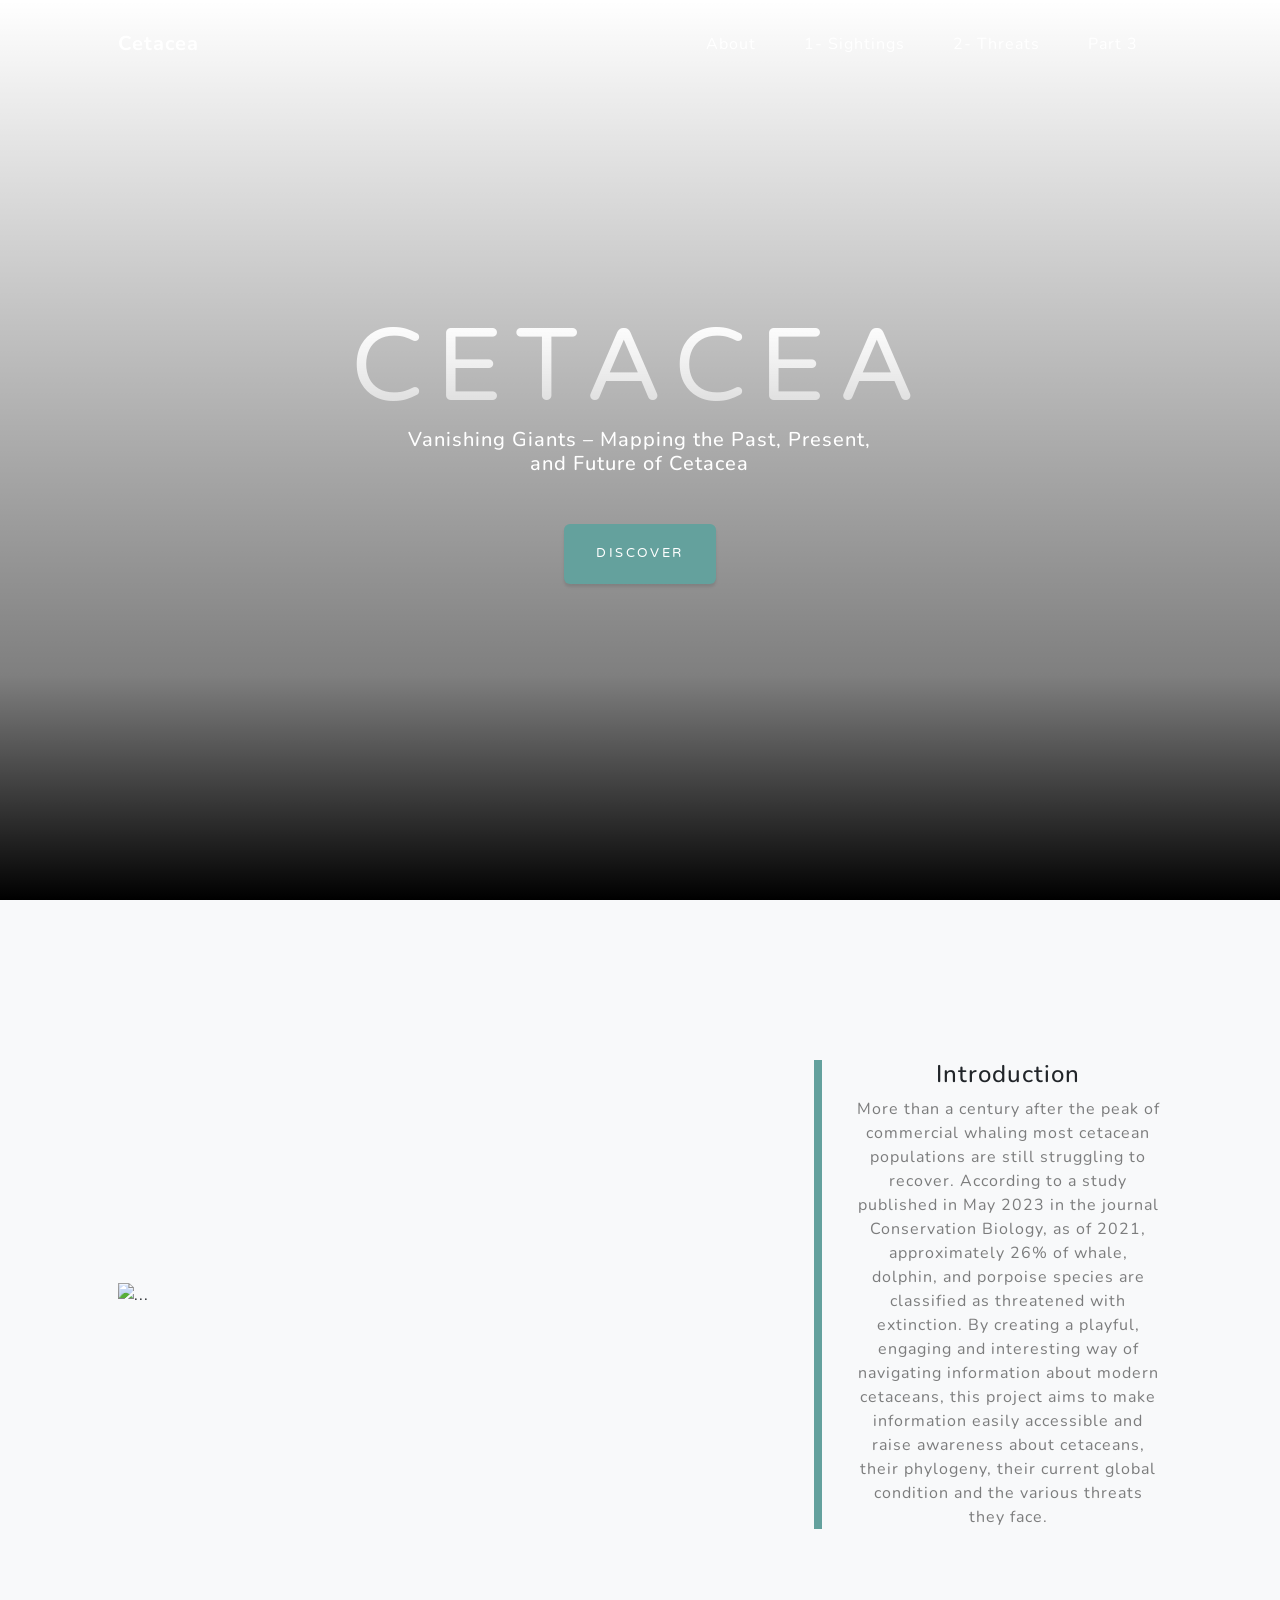
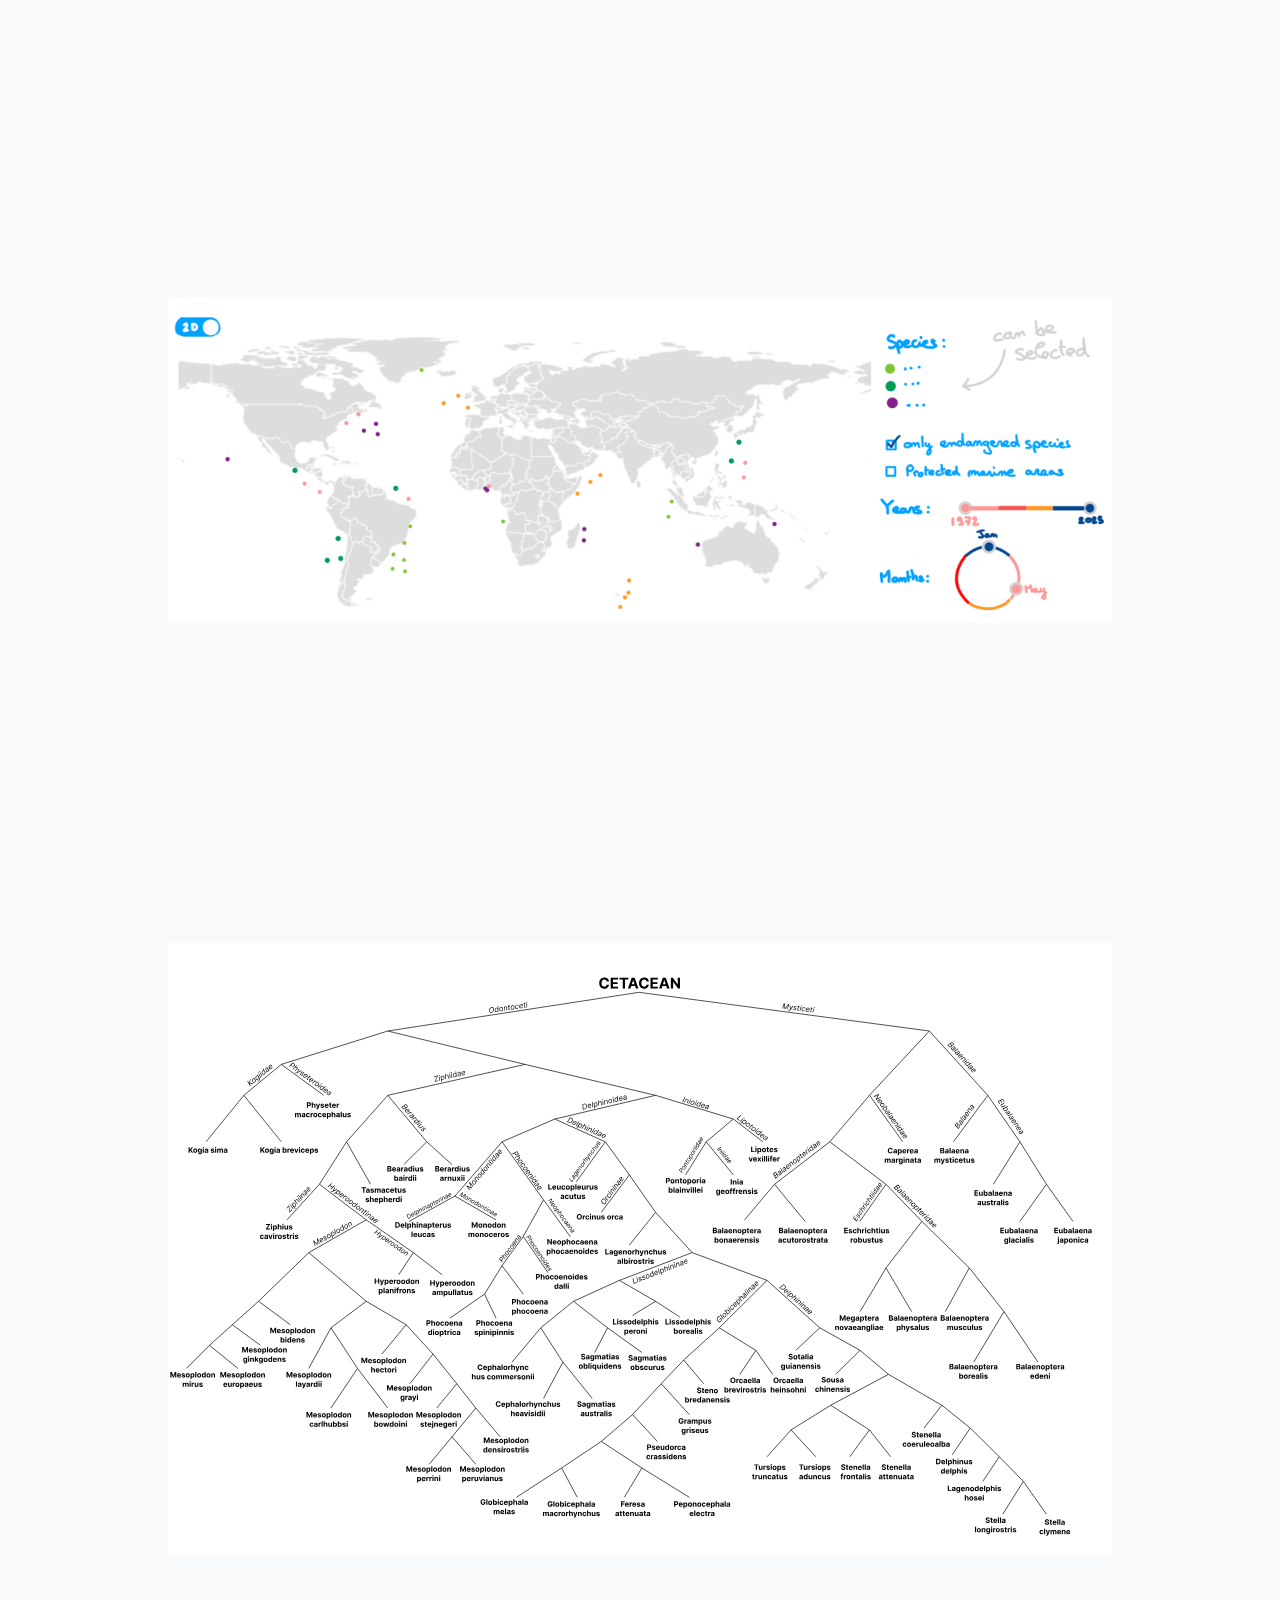
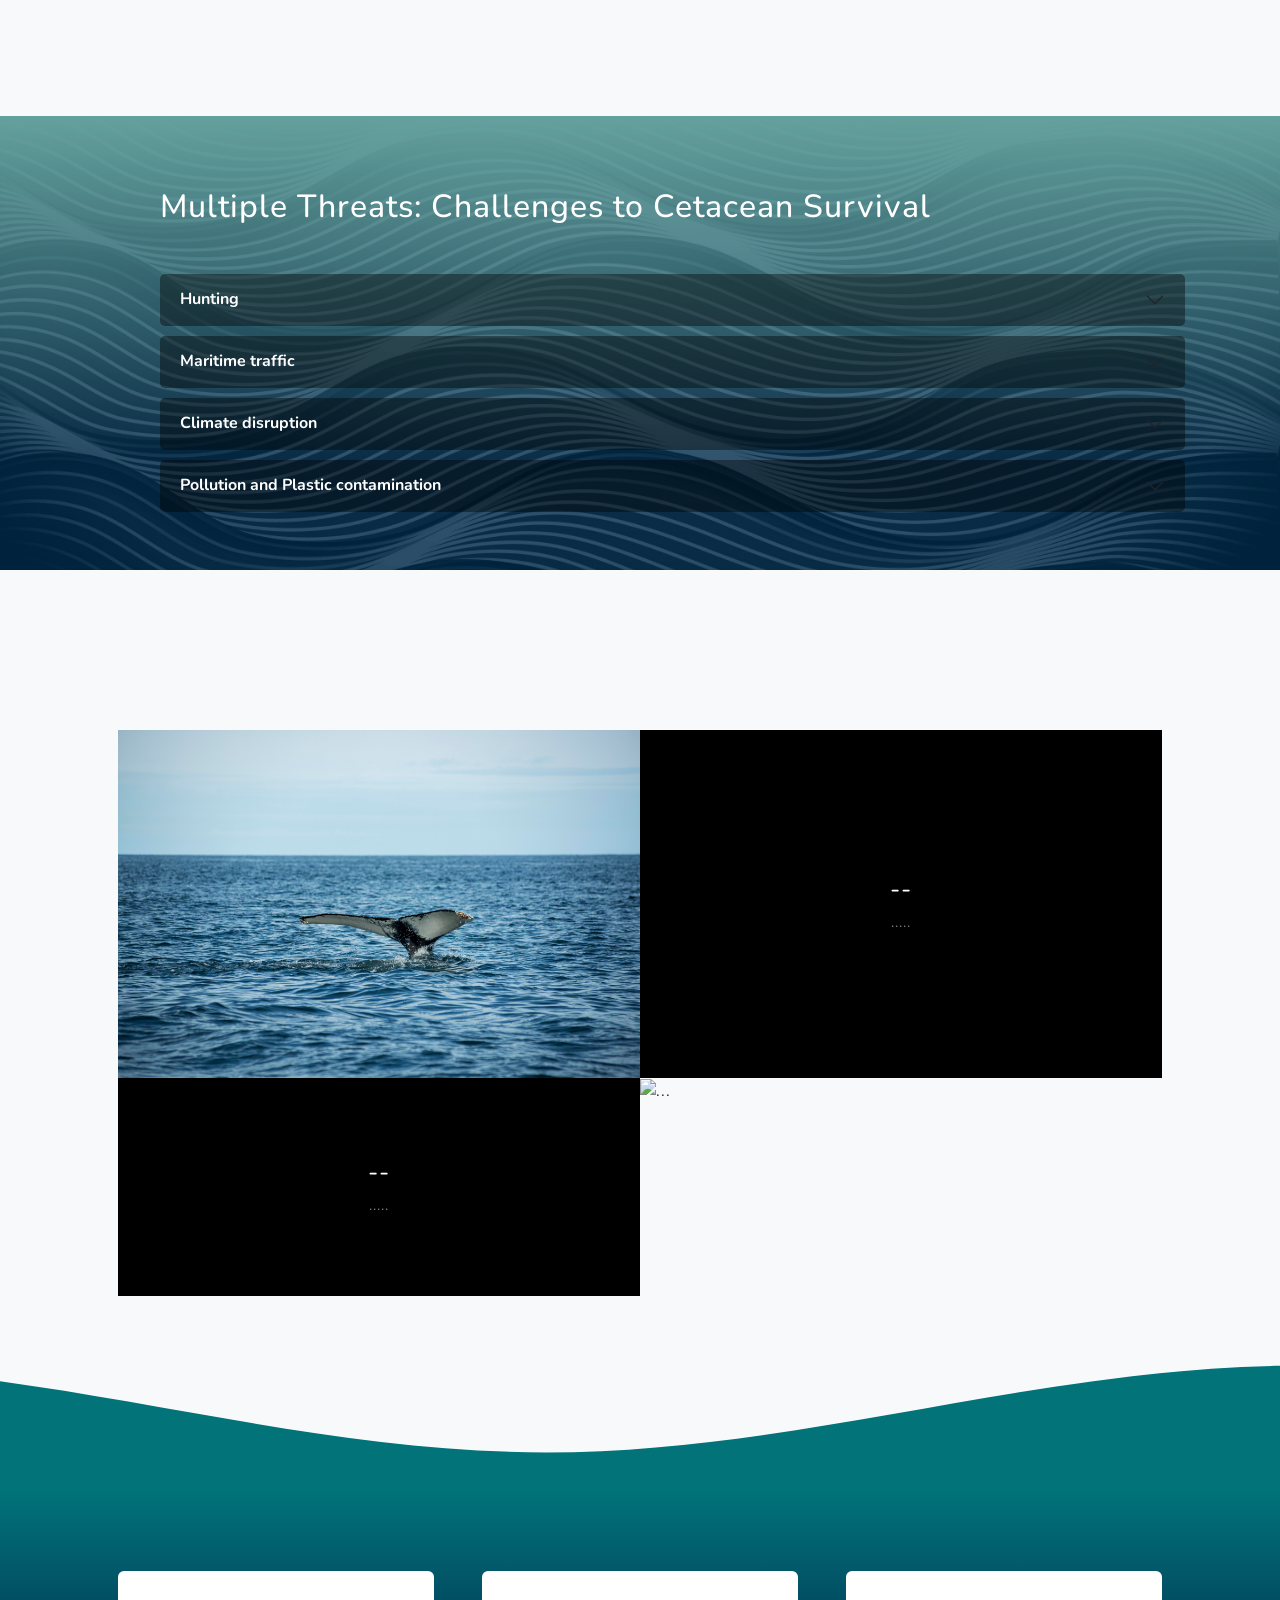
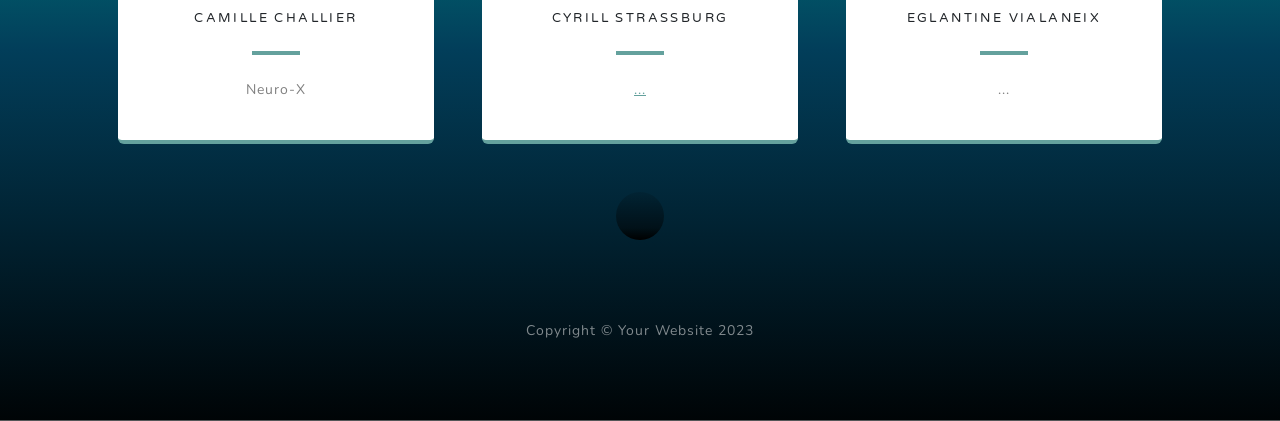
==== commit e8aadffc: "add tree of life" ====
--- a/index.html
+++ b/index.html
@@ -31,8 +31,8 @@
                 <div class="collapse navbar-collapse" id="navbarResponsive">
                     <ul class="navbar-nav ms-auto">
                         <li class="nav-item"><a class="nav-link" href="#intro">About</a></li>
-                        <li class="nav-item"><a class="nav-link" href="#dangers">1- Threats</a></li>
-                        <li class="nav-item"><a class="nav-link" href="#sightings">2- Sightings</a></li>
+                        <li class="nav-item"><a class="nav-link" href="#sightings">1- Sightings</a></li>
+                        <li class="nav-item"><a class="nav-link" href="#dangers">2- Threats</a></li>
                         <li class="nav-item"><a class="nav-link" href="#p3">Part 3</a></li>
                     </ul>
                 </div>
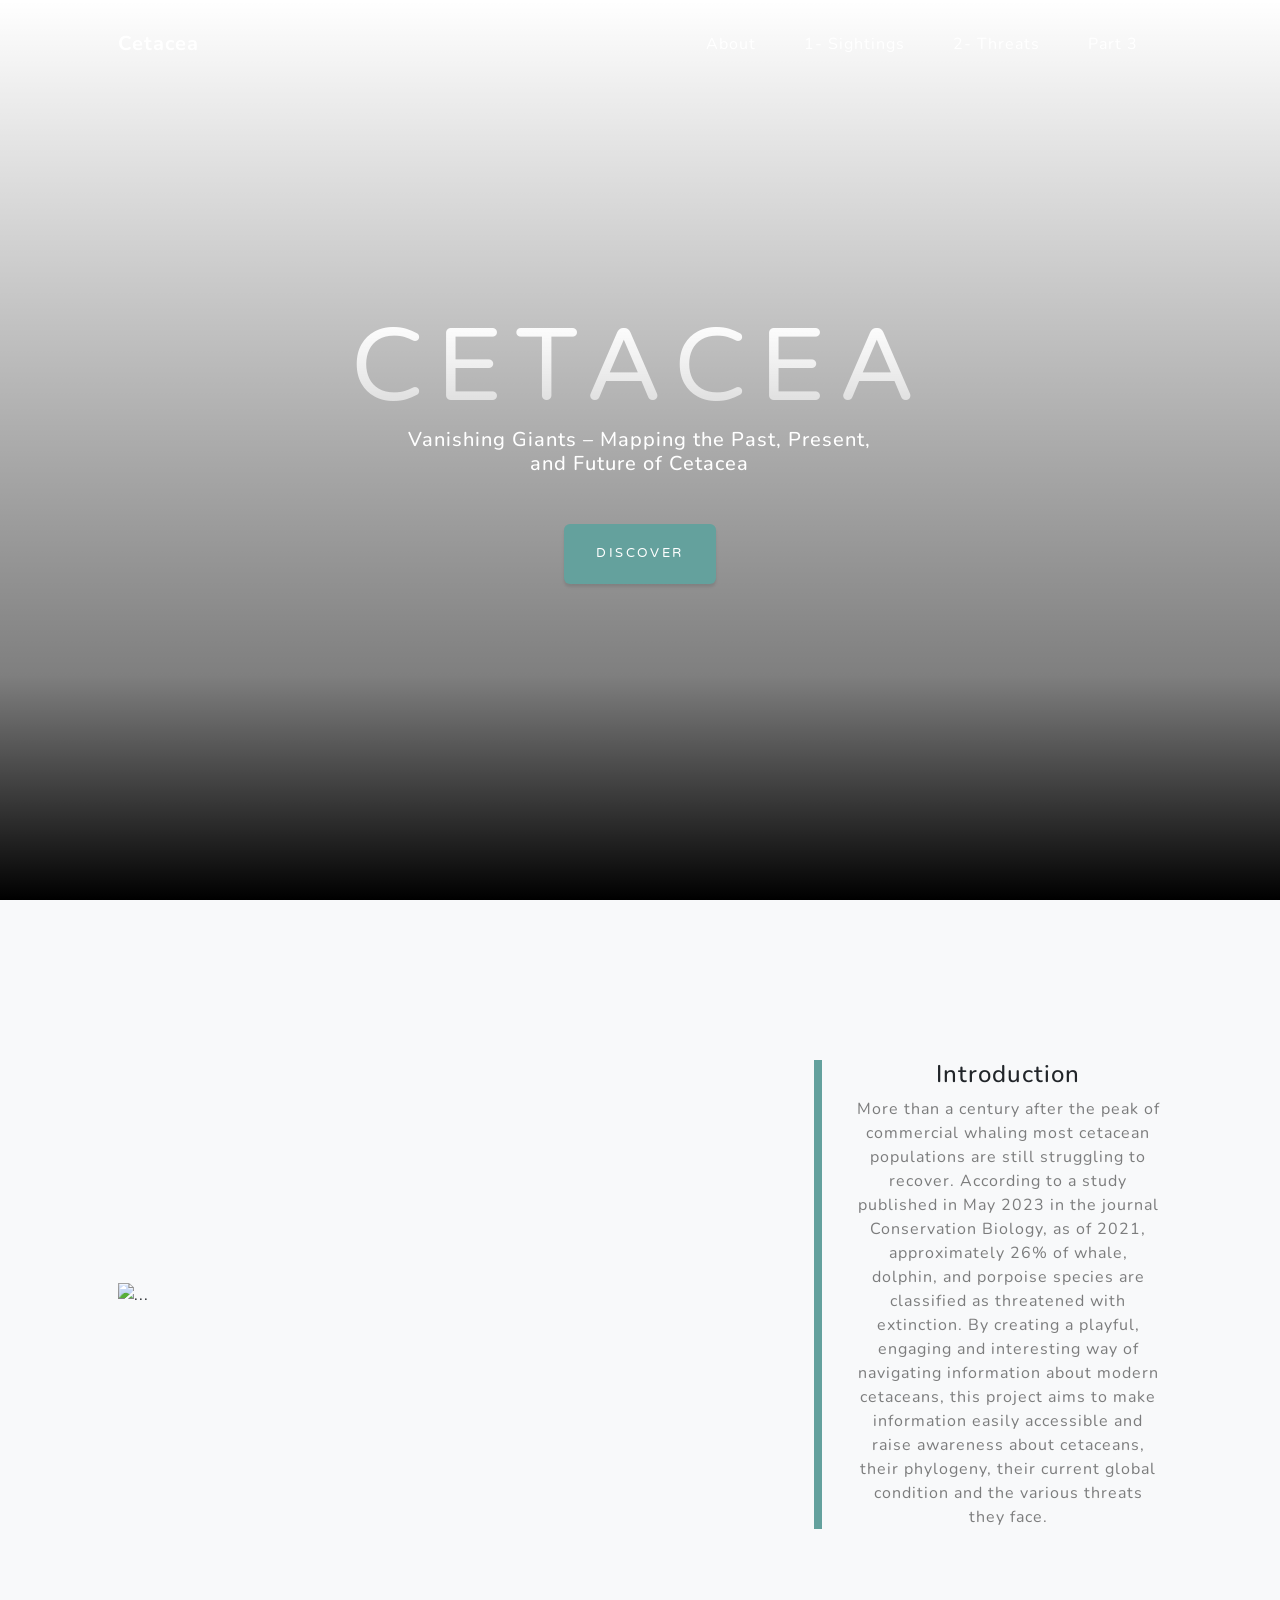
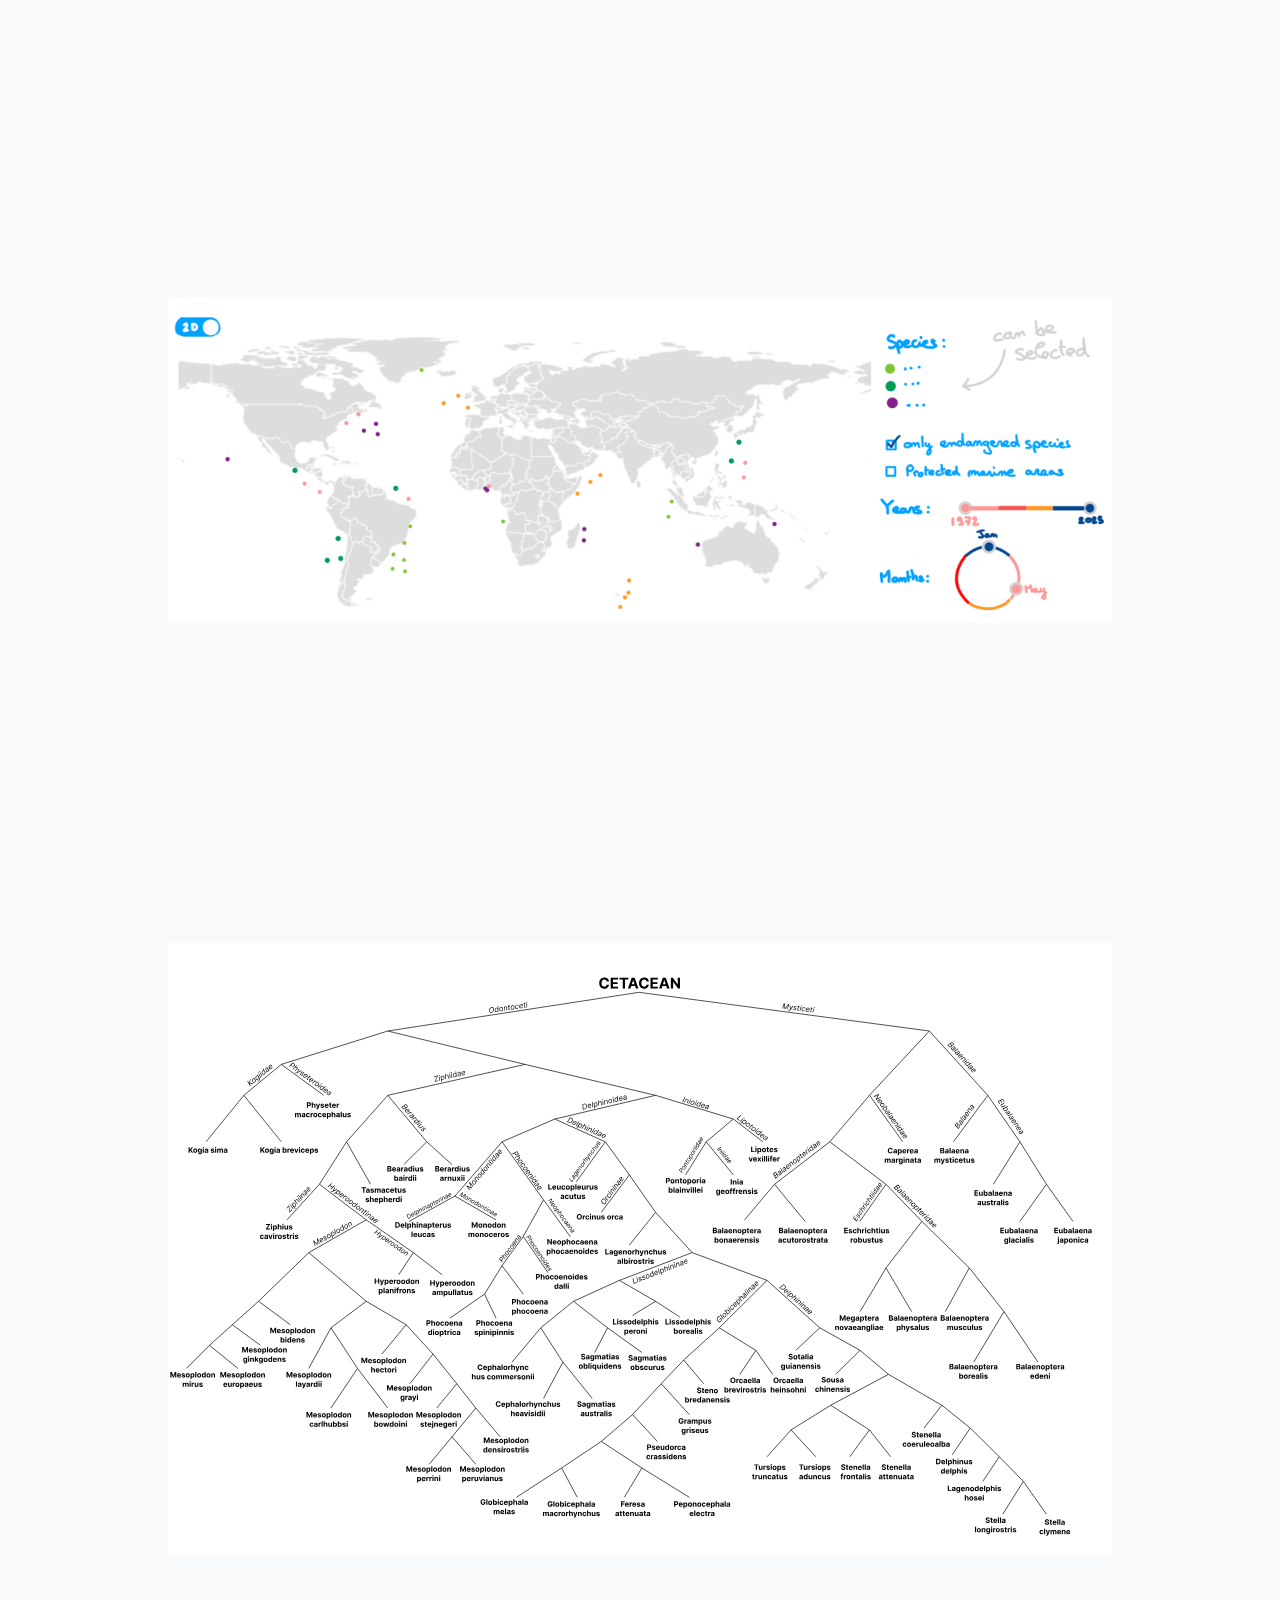
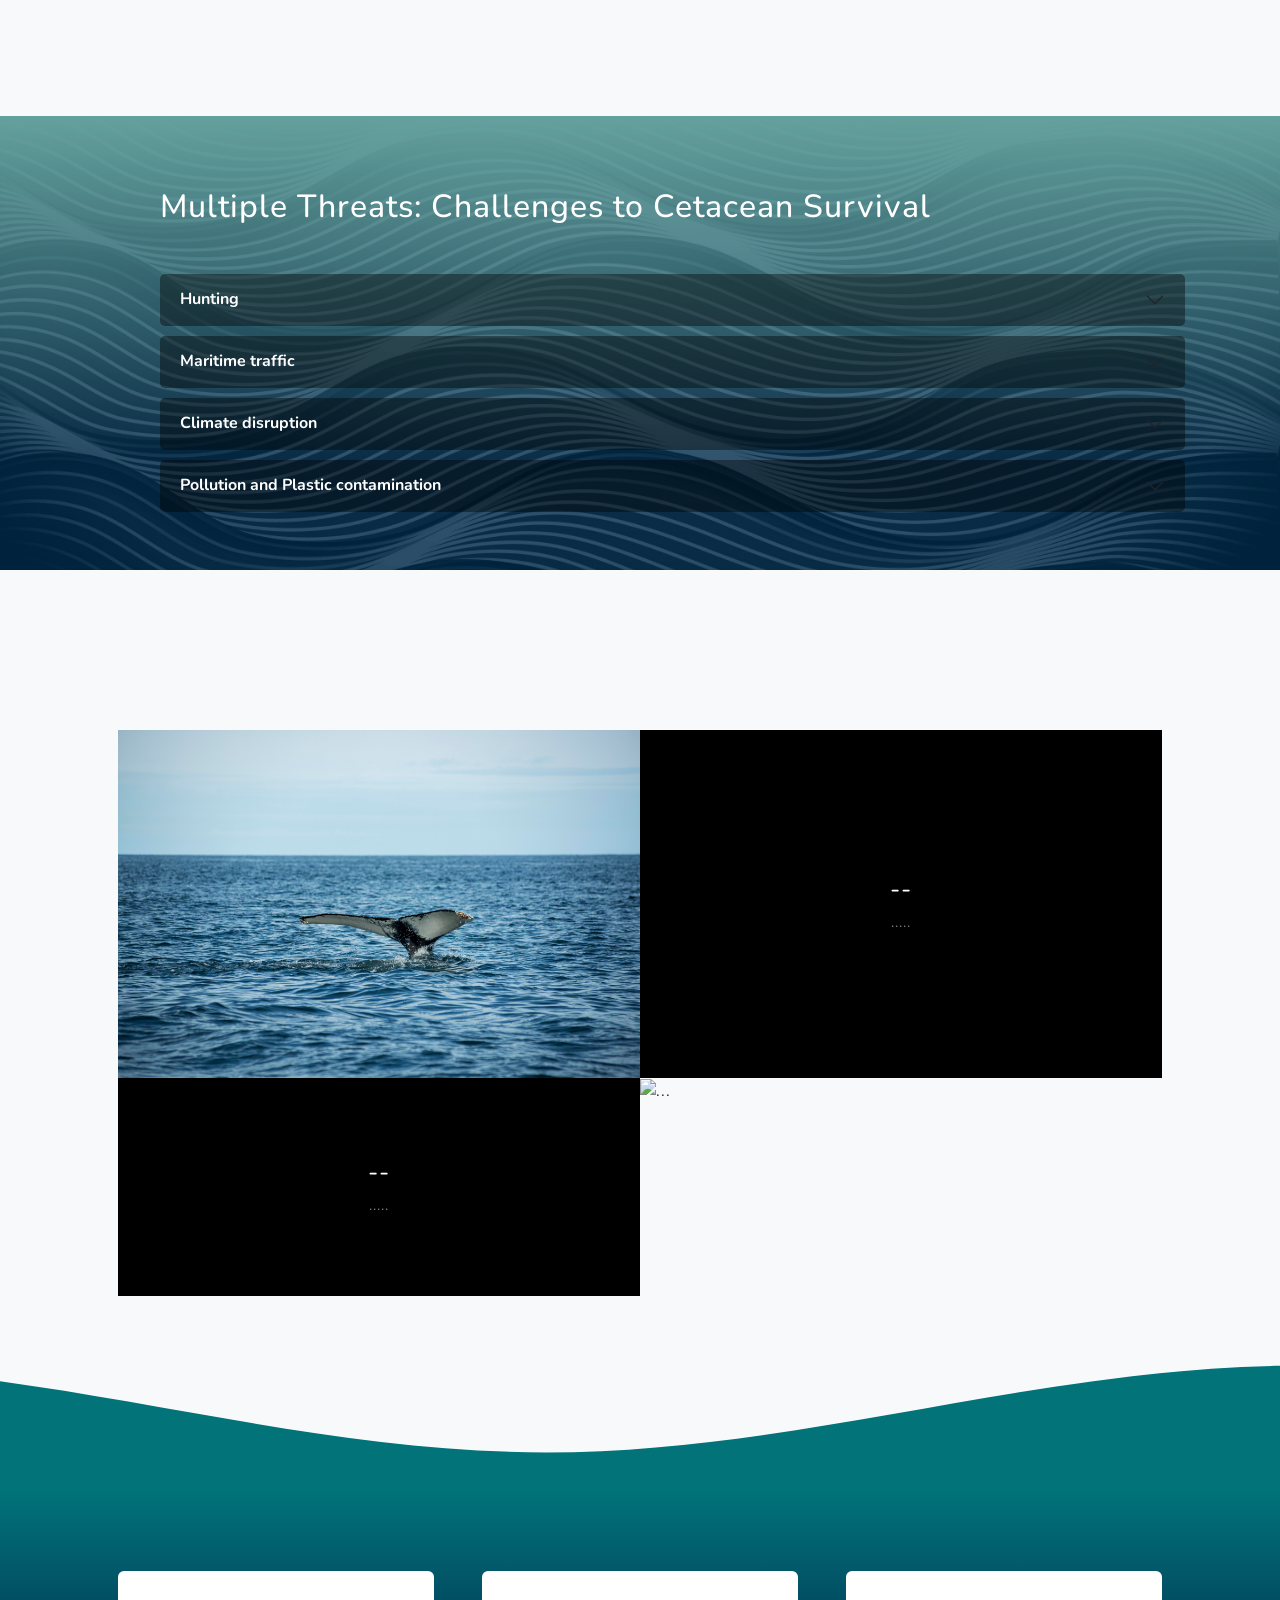
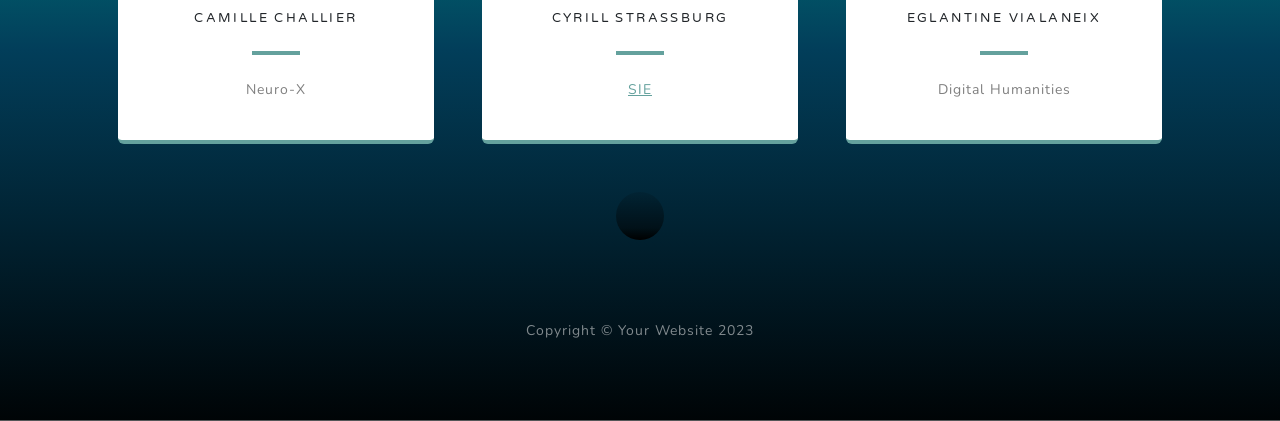
==== commit a1c4baf9: "egy a ajouté sa section hihi" ====
--- a/index.html
+++ b/index.html
@@ -236,7 +236,7 @@
                                 <i class="fa-solid fa-fish-fins"></i>
                                 <h4 class="text-uppercase m-0">Cyrill Strassburg</h4>
                                 <hr class="my-4 mx-auto" />
-                                <div class="small text-black-50"><a href="#!">...</a></div>
+                                <div class="small text-black-50"><a href="#!">SIE</a></div>
                             </div>
                         </div>
                     </div>
@@ -246,7 +246,7 @@
                                 <i class="fa-solid fa-fish-fins"></i>
                                 <h4 class="text-uppercase m-0">Eglantine Vialaneix</h4>
                                 <hr class="my-4 mx-auto" />
-                                <div class="small text-black-50">...</div>
+                                <div class="small text-black-50">Digital Humanities</div>
                             </div>
                         </div>
                     </div>
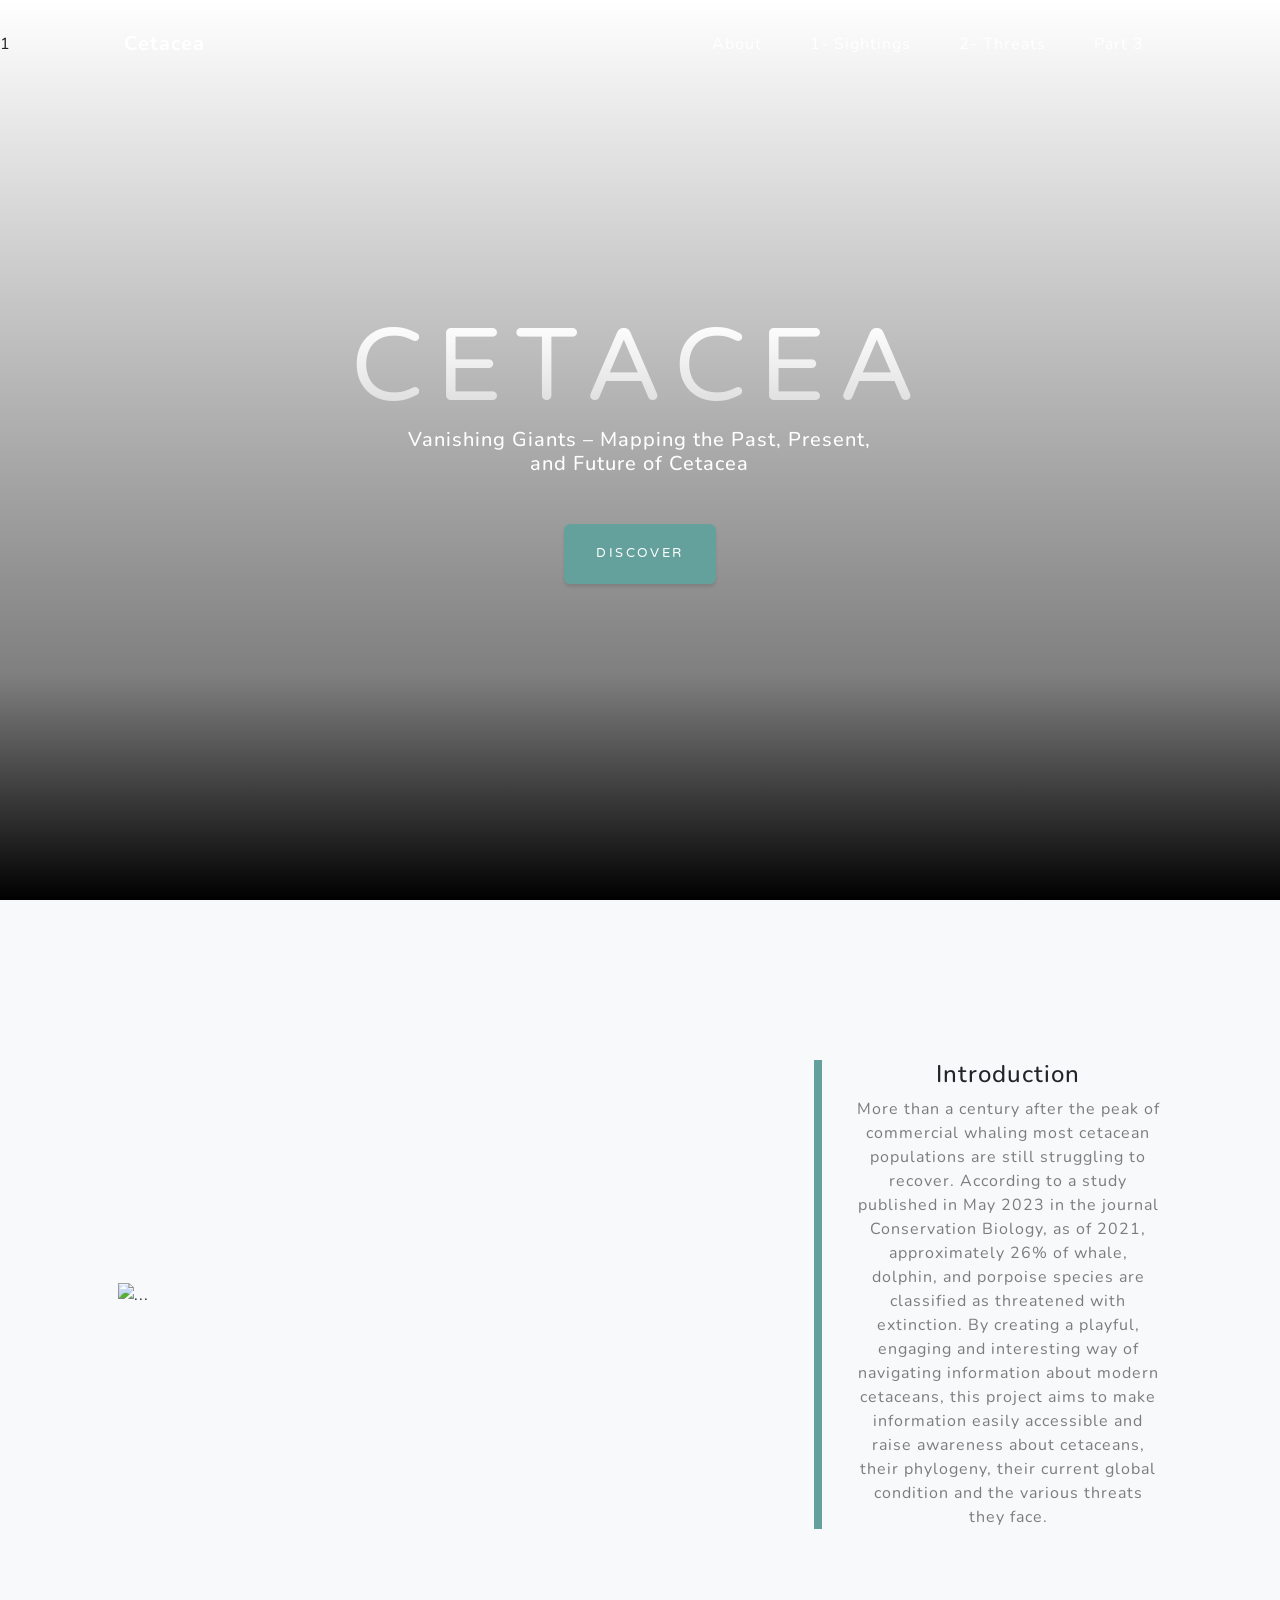
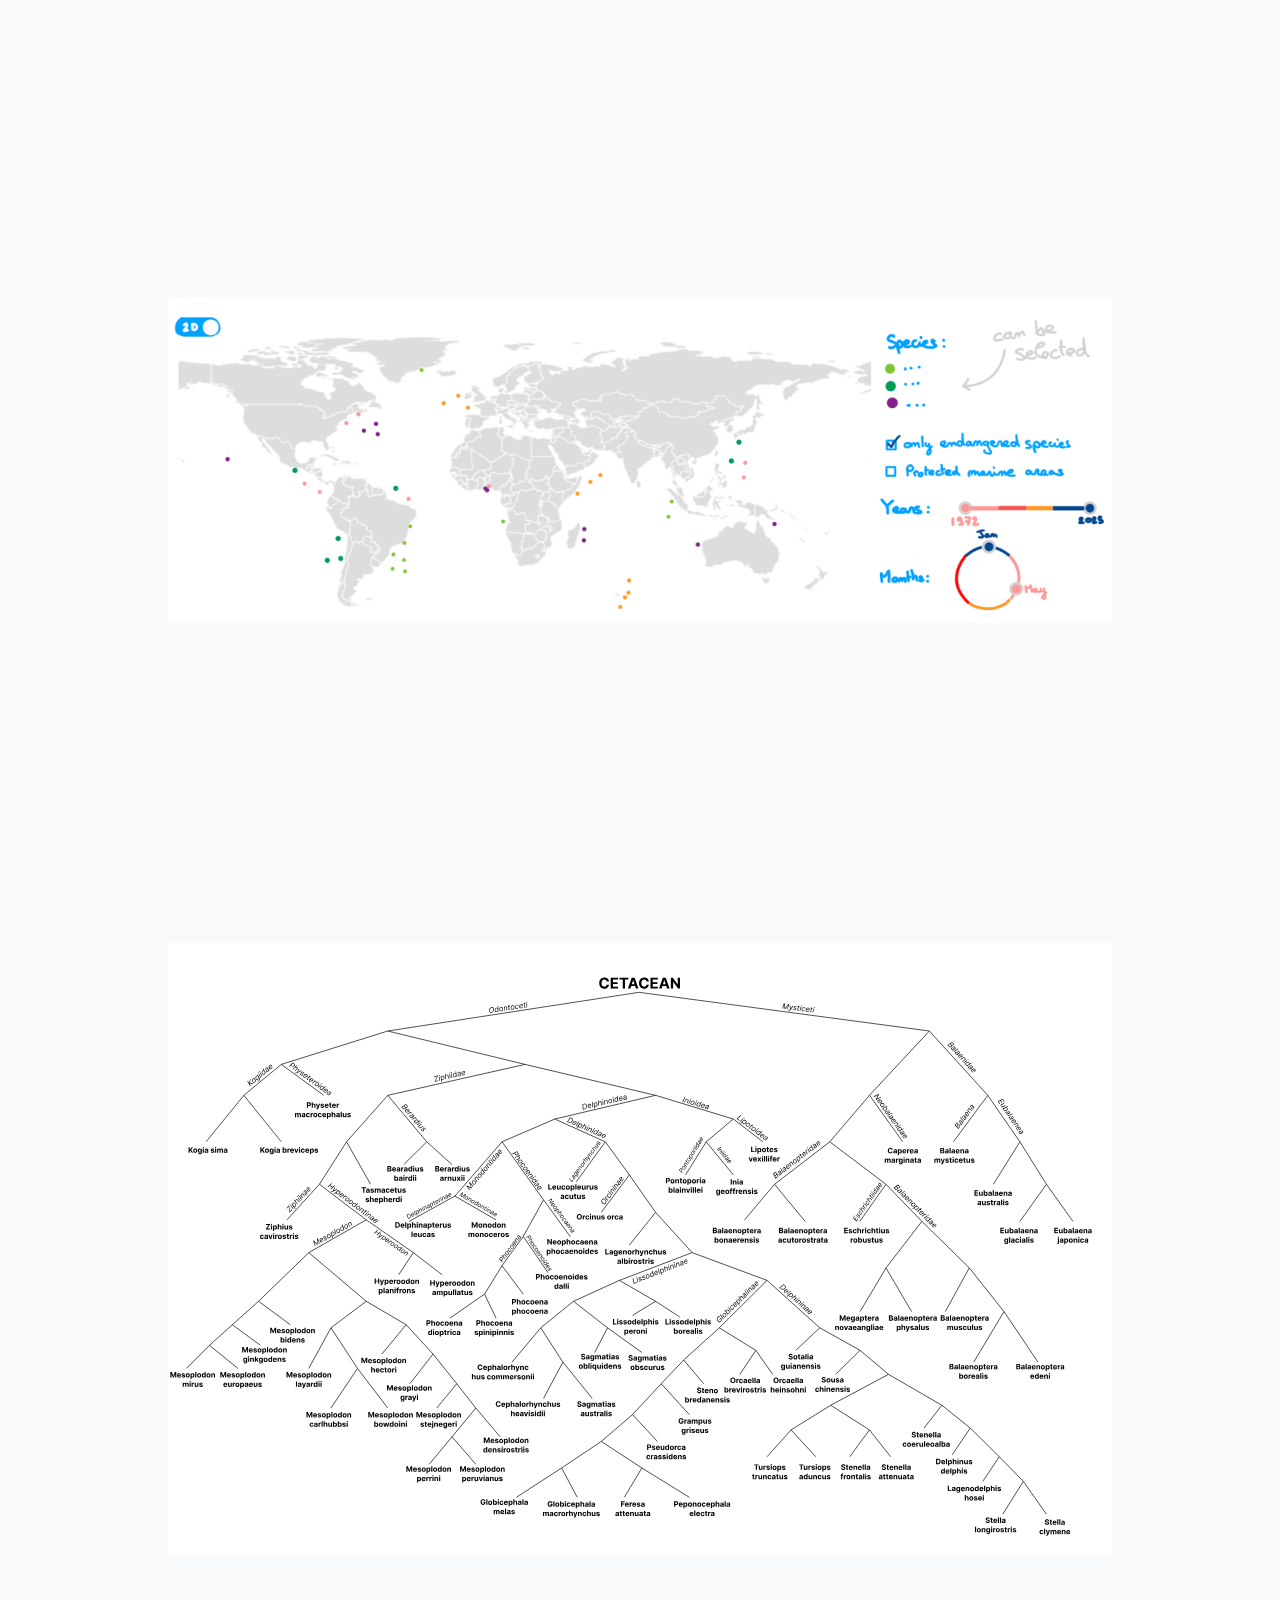
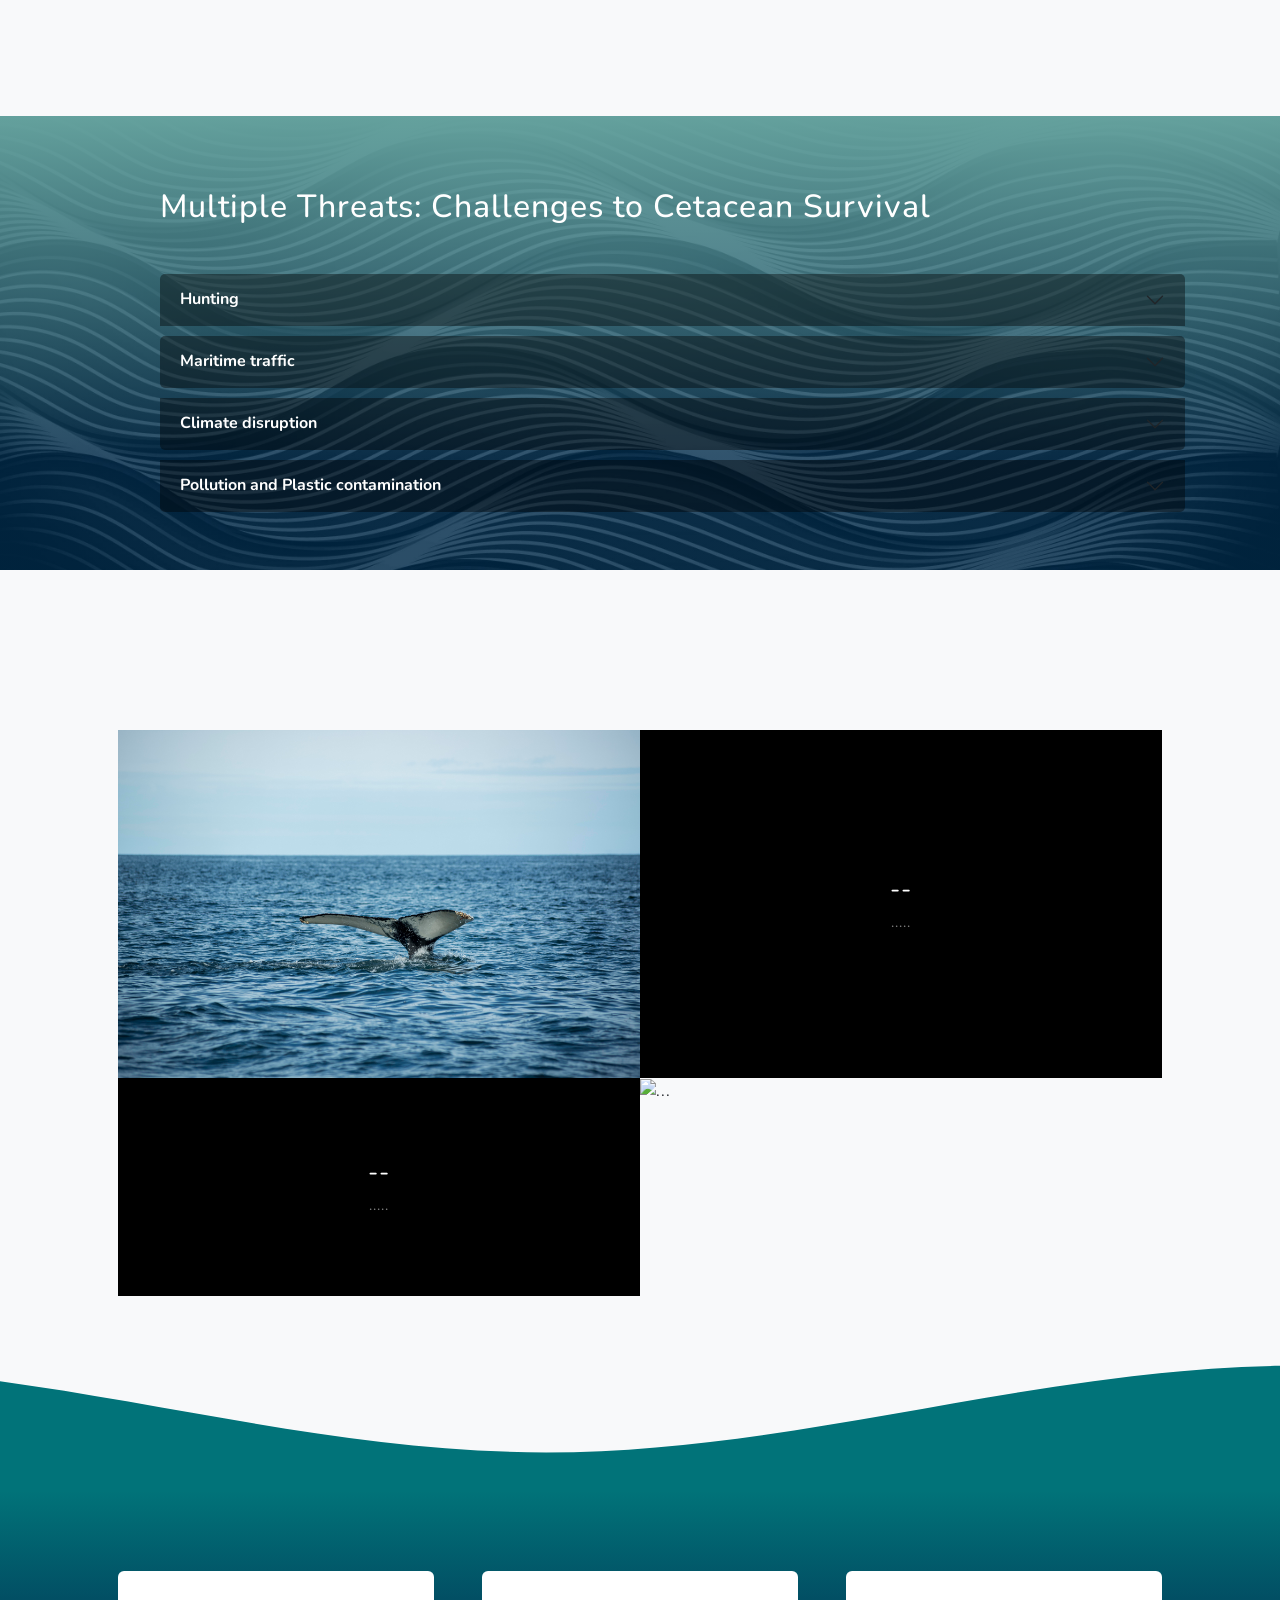
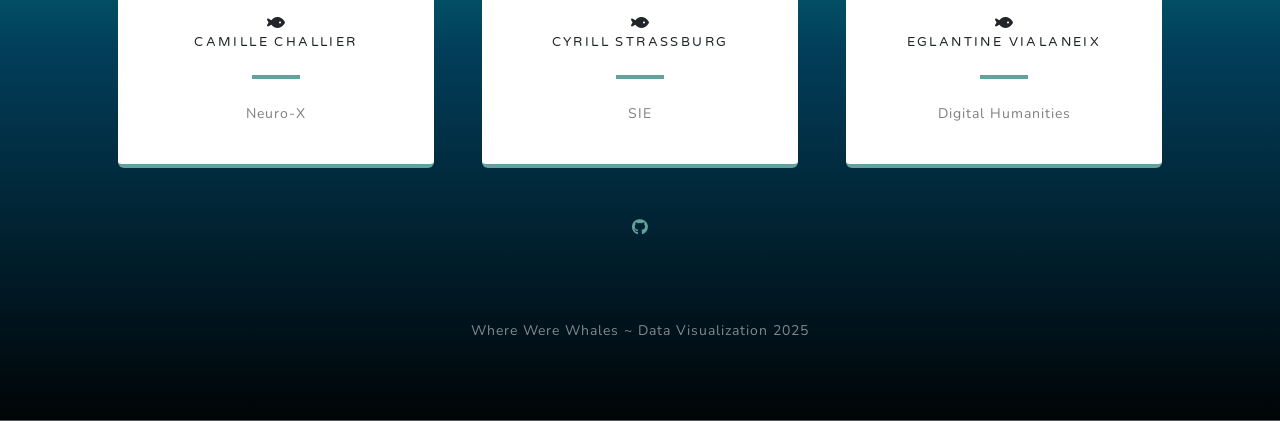
==== commit 180620b2: "Add plot of challenges : hunting bar race, maritime trafic point plot and temperature pointplot" ====
--- a/index.html
+++ b/index.html
@@ -8,20 +8,19 @@
         <title>Where were whales</title>
         <link rel="icon" type="image/x-icon" href="docs/assets/logo_whale.png" />
         <script type="text/javascript" src="https://code.jquery.com/jquery-1.12.0.min.js"></script>
-        <!-- Font Awesome icons (free version)-->
-        <script src="https://use.fontawesome.com/releases/v6.3.0/js/all.js" crossorigin="anonymous"></script>
         <!-- Google fonts-->
         <link href="https://fonts.googleapis.com/css?family=Varela+Round" rel="stylesheet" />
         <link href="https://fonts.googleapis.com/css?family=Nunito:200,200i,300,300i,400,400i,600,600i,700,700i,800,800i,900,900i" rel="stylesheet" />
         <!-- Core theme CSS (includes Bootstrap)-->
         <link href="https://cdn.jsdelivr.net/npm/bootstrap@5.0.2/dist/css/bootstrap.min.css" rel="stylesheet" integrity="sha384-EVSTQN3/azprG1Anm3QDgpJLIm9Nao0Yz1ztcQTwFspd3yD65VohhpuuCOmLASjC" crossorigin="anonymous">
-        <!-- <script type="text/javascript" src="https://code.jquery.com/jquery-1.12.0.min.js"></script> -->
         <script src="https://maxcdn.bootstrapcdn.com/bootstrap/3.3.6/js/bootstrap.min.js" integrity="sha384-0mSbJDEHialfmuBBQP6A4Qrprq5OVfW37PRR3j5ELqxss1yVqOtnepnHVP9aJ7xS" crossorigin="anonymous"></script>
-        <link href="docs/styles.css" rel="stylesheet" />
+        <script src="https://d3js.org/d3.v6.js"></script>
+        <link rel="stylesheet" href="https://cdnjs.cloudflare.com/ajax/libs/font-awesome/6.5.0/css/all.min.css" integrity="sha512-4xRJzV9+F/VVtFQF6Bdxy3f0VMC2DNmP43aYf9gOf6R1sMSwDQZ8Z+8P6BpPR1n6jTewFJ9mZXzDvUX6xFT3g==" crossorigin="anonymous" referrerpolicy="no-referrer" />
+
     </head>
     <body id="page-top">
         <!-- Navigation-->
-        <nav class="navbar navbar-expand-lg navbar-light fixed-top" id="mainNav">
+        <nav class="navbar navbar-expand-lg navbar-light fixed-top" id="mainNav">1
             <div class="container px-4 px-lg-5">
                 <a class="navbar-brand" href="#page-top">Cetacea</a>
                 <button class="navbar-toggler navbar-toggler-right" type="button" data-bs-toggle="collapse" data-bs-target="#navbarResponsive" aria-controls="navbarResponsive" aria-expanded="false" aria-label="Toggle navigation">
@@ -38,6 +37,7 @@
                 </div>
             </div>
         </nav>
+        
         <!-- Masthead-->
         <header class="masthead">
             <div class="container px-4 px-lg-5 d-flex h-100 align-items-center justify-content-center">
@@ -111,13 +111,18 @@
                                 <div id="panelsStayOpen-collapseOne" class="accordion-collapse collapse" aria-labelledby="panelsStayOpen-headingOne">
                                     <div class="accordion-body">                               
                                         <div class="text-content" style="flex: 1; margin-right: 20px;">
-                                     Despite a moratorium and the ban on international whaling trade, nearly 1,000 whales are killed annually for commercial purposes. Three countries: Norway, Japan, and Iceland, continue to hunt whales for commercial reasons.
-                                    </div>
-                                    <div class="image-content" style="text-align: center;">
-                                        <img src="figures_EDA/hunting_schema.png" alt="Cetacean migration" class="img-fluid" style="max-width: 400px; height: auto;">
-                                </div>
-                                    </div>
-                             </div>
+                                        Despite a moratorium and the ban on international whaling trade in 1986, nearly 1,000 whales are killed annually for commercial purposes.
+                                        </div>
+                                    <div id="race-chart" style="margin-bottom: 20px;">
+                                        <div>
+                                            <button id="runRaceButton">Start Race</button>
+                                            <button id="playPauseButton" class="fa fa-pause"></button>
+                                        </div>
+                                        <div id="bar-chart-race-container" style="width: 100%; height: 700px; margin-bottom: 50px;"></div>
+
+                                    </div>
+                                </div>
+                            </div>
                             <div class="accordion-item">
                             <h2 class="accordion-header" id="panelsStayOpen-headingTwo">
                                 <button class="accordion-button collapsed" type="button" data-bs-toggle="collapse" data-bs-target="#panelsStayOpen-collapseTwo" aria-expanded="false" aria-controls="panelsStayOpen-collapseTwo">
@@ -130,7 +135,9 @@
                                         Intense maritime traffic increases the risk of ship collisions and adds constant underwater noise, disrupting cetaceans' vital sense of hearing.
                                     </div>
                                     <div class="image-content">
-                                        <img src="figures_EDA/traffic_strikes.png" alt="Cetacean migration" class="img-fluid" style="max-width: 300px; height: auto;">
+                                        <div id="traffic_strike_plot">
+                                        </div>
+                                    </div>
                                 </div>
                             </div>
                             </div>
@@ -147,8 +154,8 @@
                                             Large cetaceans migrate thousands of kilometers to feed on krill in high latitudes, but climate change is disrupting these feeding grounds. As prey shifts and productivity declines, their ability to adapt remains uncertain.
                                         </div>
                                         <div class="image-content">
-                                            <img src="figures_EDA/temperature_anomalies.png" alt="Cetacean migration" class="img-fluid" style="max-width: 300px; height: auto;">
-                                        </div>
+                                            <div id="temperature_anomalies"></div>
+                                    </div>
                                     </div>
                                 </div>
                             <div class="accordion-item">
@@ -223,7 +230,7 @@
                     <div class="col-md-4 mb-3 mb-md-0">
                         <div class="card py-4 h-100">
                             <div class="card-body text-center">
-                                <i class="fa-solid fa-fish-fins"></i>
+                                <i class="fa-solid fa-fish"></i>
                                 <h4 class="text-uppercase m-0">Camille Challier</h4>
                                 <hr class="my-4 mx-auto" />
                                 <div class="small text-black-50">Neuro-X</div>
@@ -233,17 +240,17 @@
                     <div class="col-md-4 mb-3 mb-md-0">
                         <div class="card py-4 h-100">
                             <div class="card-body text-center">
-                                <i class="fa-solid fa-fish-fins"></i>
+                                <i class="fa-solid fa-fish"></i>
                                 <h4 class="text-uppercase m-0">Cyrill Strassburg</h4>
                                 <hr class="my-4 mx-auto" />
-                                <div class="small text-black-50"><a href="#!">SIE</a></div>
+                                <div class="small text-black-50">SIE</a></div>
                             </div>
                         </div>
                     </div>
                     <div class="col-md-4 mb-3 mb-md-0">
                         <div class="card py-4 h-100">
                             <div class="card-body text-center">
-                                <i class="fa-solid fa-fish-fins"></i>
+                                <i class="fa-solid fa-fish"></i>
                                 <h4 class="text-uppercase m-0">Eglantine Vialaneix</h4>
                                 <hr class="my-4 mx-auto" />
                                 <div class="small text-black-50">Digital Humanities</div>
@@ -255,15 +262,18 @@
                     <a class="mx-2" href="https://github.com/com-480-data-visualization/WhereWereWhales"><i class="fab fa-github"></i></a>
                 </div>
             </div>
-        <footer class="footer small text-center text-white-50"><div class="container px-4 px-lg-5">Copyright &copy; Your Website 2023</div></footer>
+        <footer class="footer small text-center text-white-50"><div class="container px-4 px-lg-5"> Where Were Whales ~ Data Visualization 2025</div></footer>
         <!-- Bootstrap core JS-->
         <script src="https://cdn.jsdelivr.net/npm/bootstrap@5.2.3/dist/js/bootstrap.bundle.min.js"></script>
         <!-- Core theme JS-->
         <script src="docs/scripts.js"></script>
-        <!-- * * * * * * * * * * * * * * * * * * * * * * * * * * * * * * * * * * * * * * * *-->
-        <!-- * *                               SB Forms JS                               * *-->
-        <!-- * * Activate your form at https://startbootstrap.com/solution/contact-forms * *-->
-        <!-- * * * * * * * * * * * * * * * * * * * * * * * * * * * * * * * * * * * * * * * *-->
+        <script src="docs/challenges/BarChartRace.js"></script>
+        <script src="docs/challenges/main.js"></script>
+        <script src="https://d3js.org/d3.v6.min.js"></script>
+        <link href="docs/styles.css" rel="stylesheet" />
+        <script src="docs/challenges/traffic_plot.js" defer></script>
+        <script src="docs/challenges/climate.js" defer></script>
+        <link rel="stylesheet" href="https://cdnjs.cloudflare.com/ajax/libs/font-awesome/6.0.0-beta3/css/all.min.css">
         <script src="https://cdn.startbootstrap.com/sb-forms-latest.js"></script>
     </body>
 </html>
